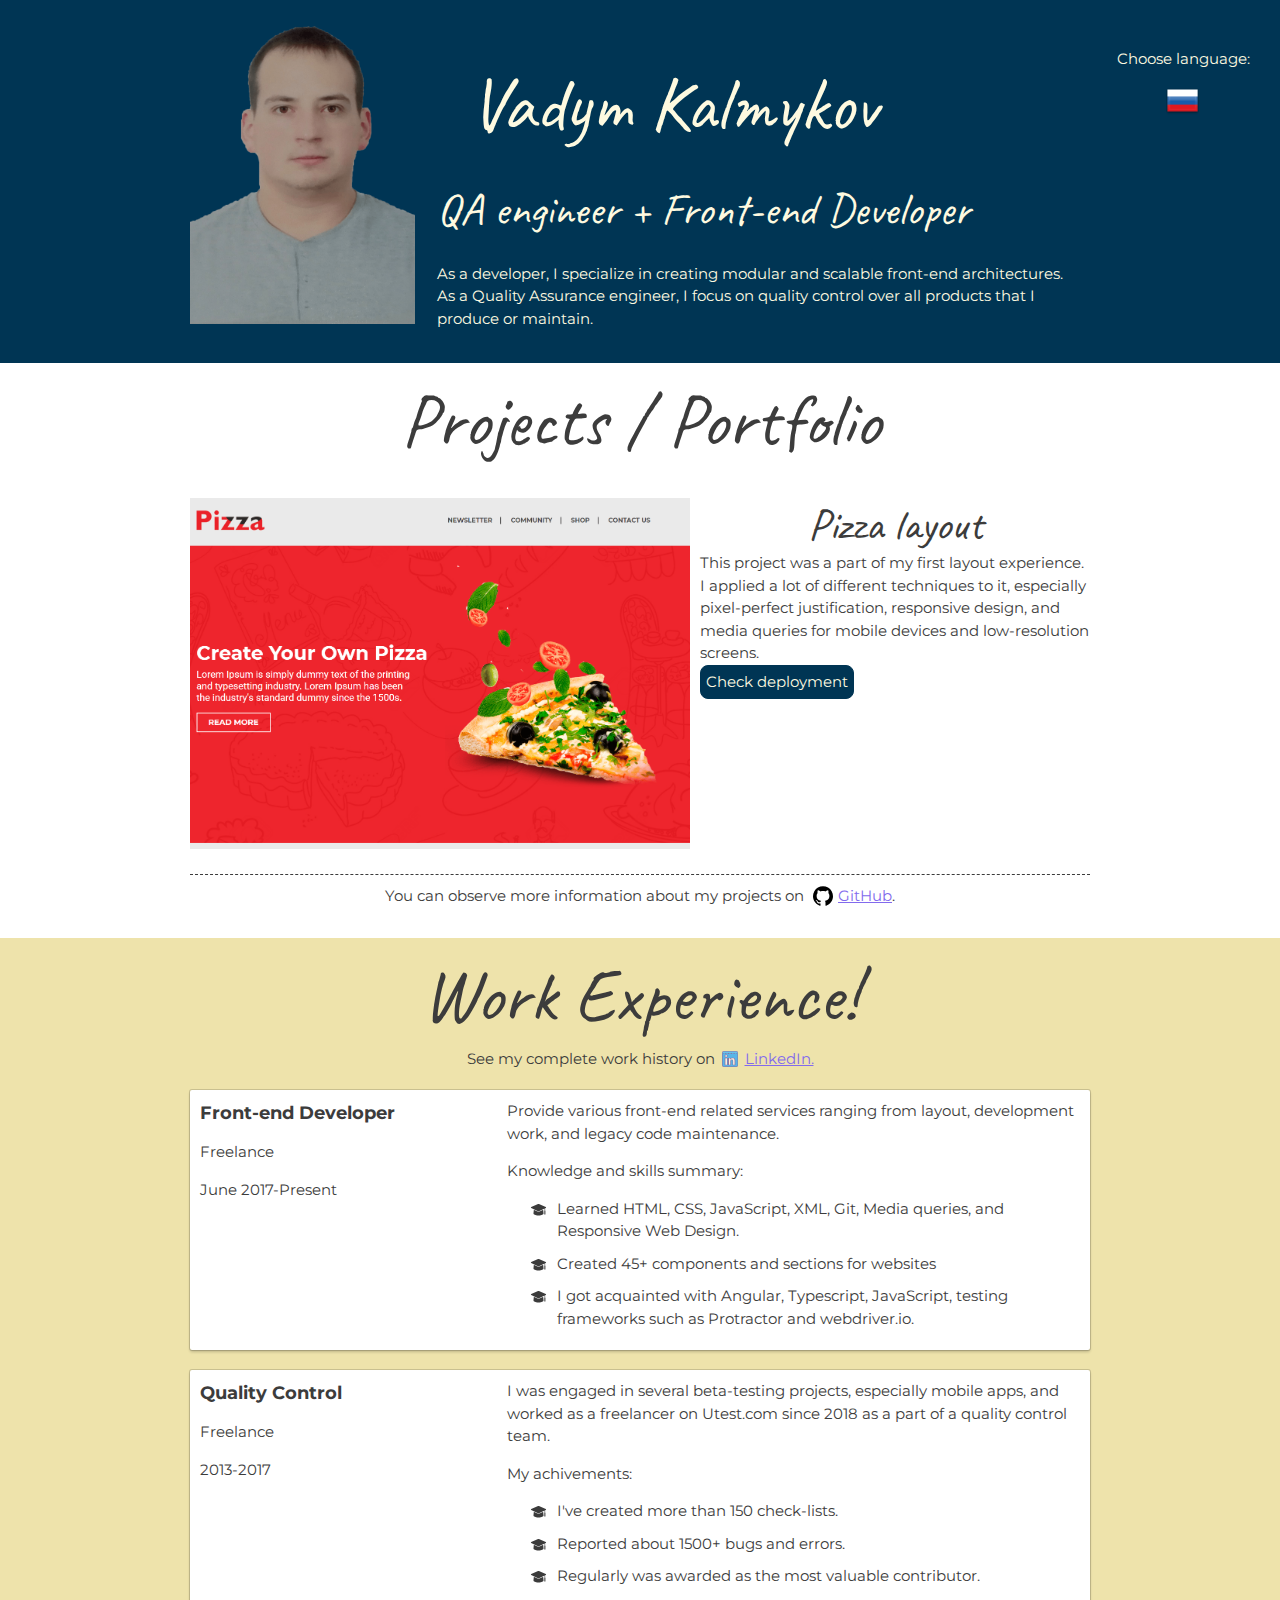
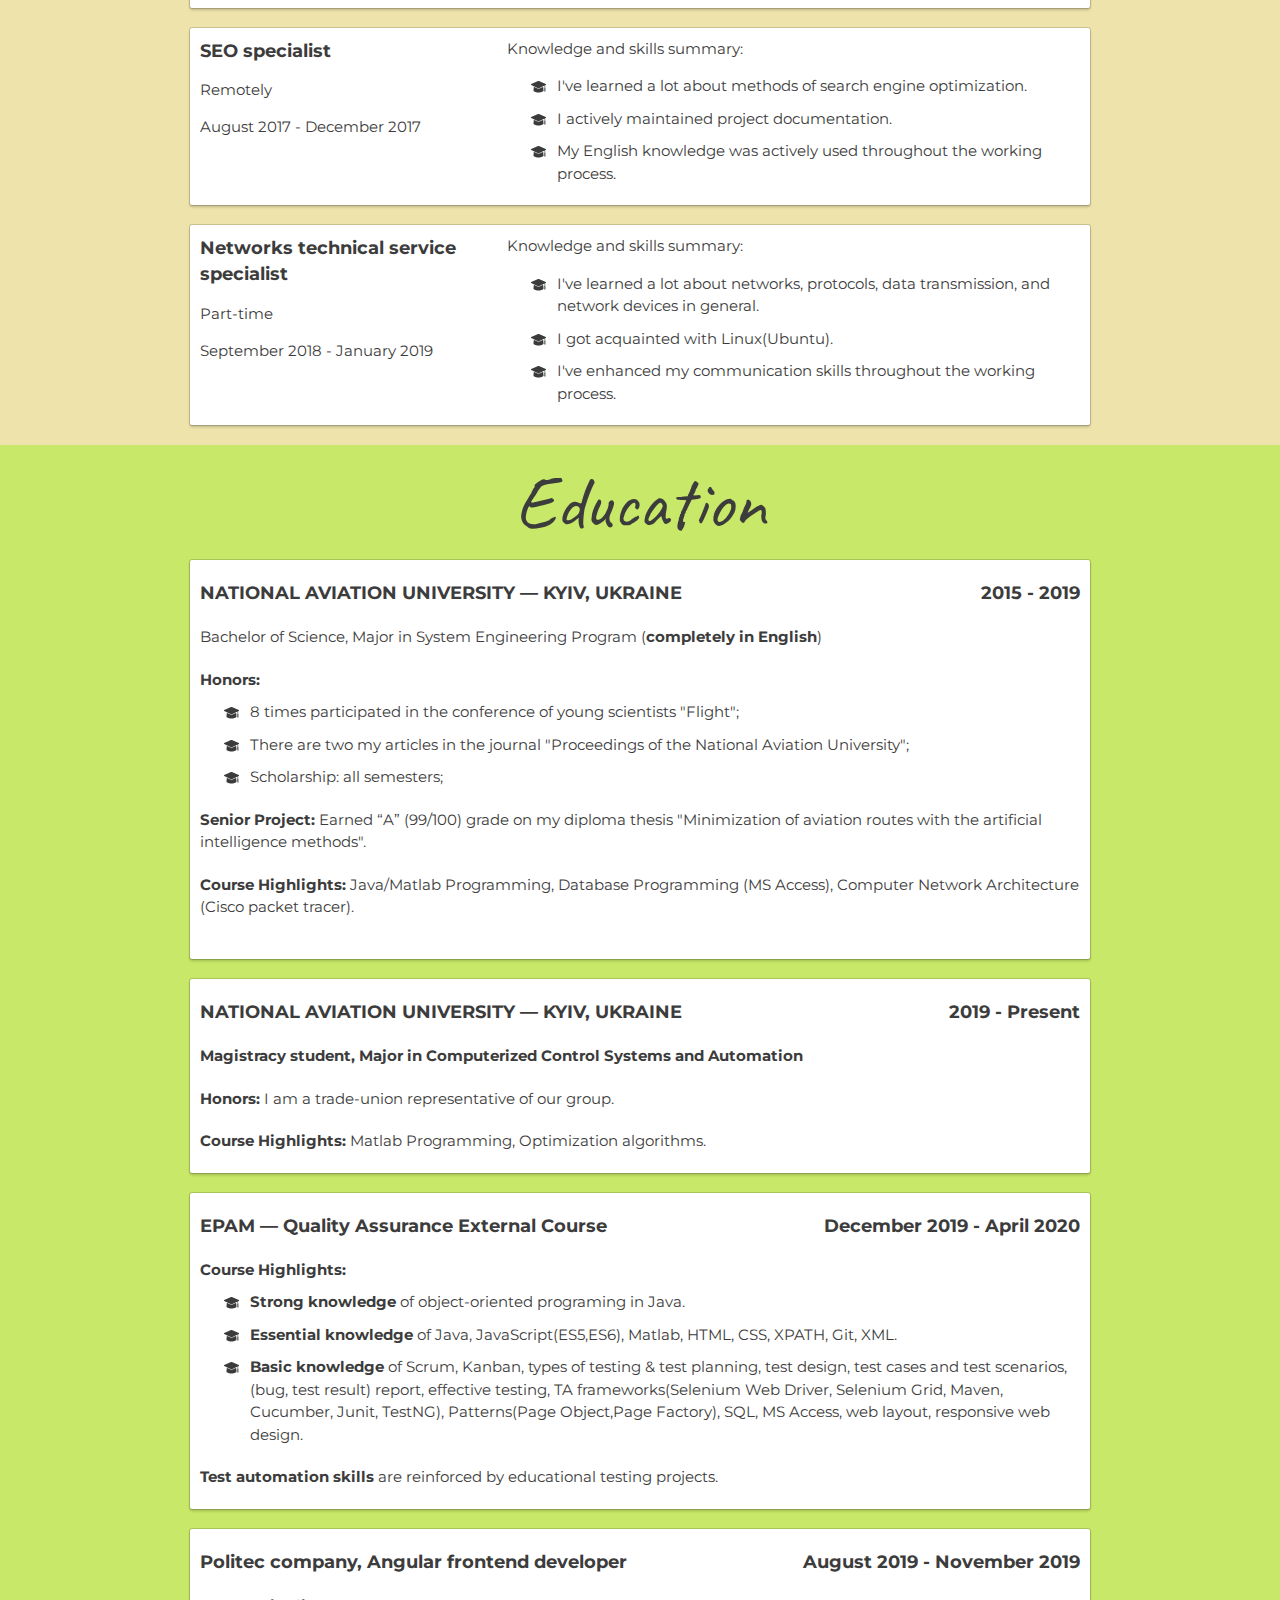
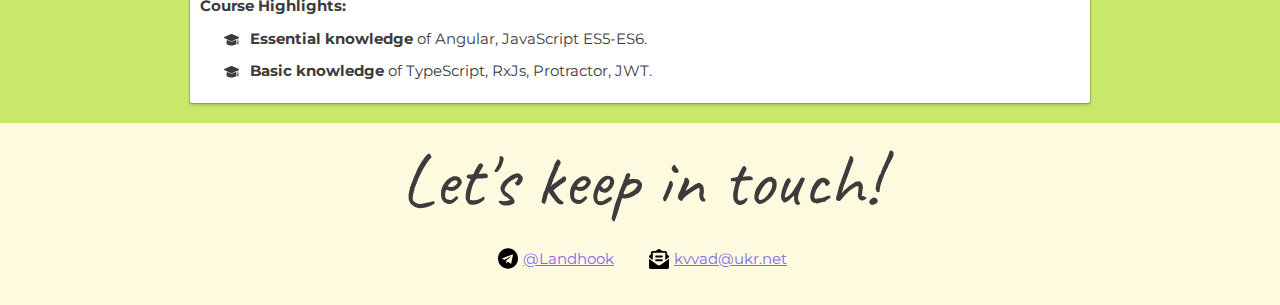
==== index.html @ dae9f6f8 "Russian localization added" ====
<!DOCTYPE html>
<html lang="en">

<head>
    <meta charset="UTF-8">
    <title>Vadym Kalmykov</title>
    <link href="https://fonts.googleapis.com/css?family=Caveat|Montserrat:400,600&display=swap" rel="stylesheet">
    <link rel="stylesheet" href="styles.css">
</head>

<body>
    <div class="container">
        <div class="wrapper">
            <main>
                <!-- *****************  About / Profile  ************************** -->
                <header>
                    <div class="lang">
                        <p>Choose language:</p>
                        <a href="ru/ru.html" class="flag"><img src="img/rus.png" alt="Russian"></a>
                    </div>
                    <div class="content-wrap">
                        <img src="img/kalmykov.png" alt="">
                        <div class="header-wrap">
                            <h1>Vadym Kalmykov</h1>
                            <h2>QA engineer + Front-end Developer</h2>
                            <p>As a developer, I specialize in creating modular and scalable front-end architectures. <br> As a Quality Assurance engineer, I focus on quality control over all products that I produce or maintain.</p>
                        </div>
                    </div>
                </header>
                <!-- ******************** PROJECTS / PORTFOLIO *********************** -->
                <section class="portfolio">
                    <div class="content-wrap">
                        <h1>Projects / Portfolio</h1>
                        <section class="project-item">
                            <img src="img/pizza-layout.png" alt="">
                            <h2>Pizza layout</h2>
                            <p>This project was a part of my first layout experience. I applied a lot of different techniques to it, especially pixel-perfect justification, responsive design, and media queries for mobile devices and low-resolution screens.</p>
                            <p><a class="btn" href="https://groomwall.github.io/pizza_layout/">Check deployment</a></p>
                        </section>
                        <p>You can observe more information about my projects on <a href="https://github.com/GroomWall/" class="hyperlink"><img class="logo" src="img/github.svg">GitHub</a>.</p>
                    </div>
                </section>
                <!-- ******************** Work Experience ******************** -->
                <section class="work">
                    <div class="content-wrap">
                        <h1>Work Experience!</h1>
                        <p>See my complete work history on<a href="https://www.linkedin.com/in/vadym-kalmykov-1a1b481a7/" class="hyperlink"><img class="logo" src="img/linkedin.png">LinkedIn.</a></p>
                        <section class="work-section shader">
                            <div class="job-details">
                                <h3>Front-end Developer</h3>
                                <p>Freelance</p>
                                <p>June 2017-Present</p>
                            </div>
                            <div class="job-summary">
                                <p> Provide various front-end related services ranging from layout, development work, and legacy code maintenance.</p>
                                <p>Knowledge and skills summary:</p>
                                <ul class="contributions">
                                    <li class="li-marker">Learned HTML, CSS, JavaScript, XML, Git, Media queries, and Responsive Web Design.</li>
                                    <li class="li-marker">Created 45+ components and sections for websites</li>
                                    <li class="li-marker">I got acquainted with Angular, Typescript, JavaScript, testing frameworks such as Protractor and webdriver.io.</li>
                                </ul>
                            </div>
                        </section>
                        <section class="work-section shader">
                            <div class="job-details">
                                <h3>Quality Control</h3>
                                <p>Freelance</p>
                                <p>2013-2017</p>
                            </div>
                            <div class="job-summary">
                                <p>I was engaged in several beta-testing projects, especially mobile apps, and worked as a freelancer on Utest.com since 2018 as a part of a quality control team.</p>
                                <p>My achivements:</p>
                                <ul class="contributions">
                                    <li class="li-marker">I've created more than 150 check-lists.</li>
                                    <li class="li-marker">Reported about 1500+ bugs and errors.</li>
                                    <li class="li-marker">Regularly was awarded as the most valuable contributor.</li>
                                </ul>
                            </div>
                        </section>
                        <section class="work-section shader">
                            <div class="job-details">
                                <h3>SEO specialist</h3>
                                <p>Remotely</p>
                                <p>August 2017 - December 2017</p>
                            </div>
                            <div class="job-summary">
                                <p>Knowledge and skills summary:</p>
                                <ul class="contributions">
                                    <li class="li-marker">I've learned a lot about methods of search engine optimization.</li>
                                    <li class="li-marker">I actively maintained project documentation.</li>
                                    <li class="li-marker">My English knowledge was actively used throughout the working process.</li>
                                </ul>
                            </div>
                        </section>
                        <section class="work-section shader">
                            <div class="job-details">
                                <h3>Networks technical service specialist</h3>
                                <p>Part-time</p>
                                <p>September 2018 - January 2019</p>
                            </div>
                            <div class="job-summary">
                                <p>Knowledge and skills summary:</p>
                                <ul class="contributions">
                                    <li class="li-marker">I've learned a lot about networks, protocols, data transmission, and network devices in general.</li>
                                    <li class="li-marker">I got acquainted with Linux(Ubuntu).</li>
                                    <li class="li-marker">I've enhanced my communication skills throughout the working process.</li>
                                </ul>
                            </div>
                        </section>
                </section>
                <!-- ******************** Education & CERTIFICATIONS ******************** -->
                <section class="education">
                    <div class="content-wrap">
                        <h1>Education</h1>
                        <section class="education-item shader">
                            <h3>NATIONAL AVIATION UNIVERSITY — KYIV, UKRAINE <span>2015 - 2019</span></h3>
                            <p>Bachelor of Science, Major in System Engineering Program (<b>completely in English</b>)</p>
                            <p><b>Honors:</b> </p>
                            <ul>
                                <li class="li-marker li-education">8 times participated in the conference of young scientists "Flight";</li>
                                <li class="li-marker li-education">There are two my articles in the journal "Proceedings of the National Aviation University";</li>
                                <li class="li-marker li-education">Scholarship: all semesters;</li>
                            </ul>
                            <p><b>Senior Project:</b> Earned “A” (99/100) grade on my diploma thesis "Minimization of aviation routes with the artificial
                                intelligence methods".</p>
                            <p><b>Course Highlights:</b> Java/Matlab Programming, Database Programming (MS Access), Computer Network Architecture
                                (Cisco packet tracer).</p>
                            </p>
                        </section>
                        <section class="education-item shader">
                            <h3>NATIONAL AVIATION UNIVERSITY — KYIV, UKRAINE <span>2019 - Present</span></h3>
                            <p><b>Magistracy student, Major in Computerized Control Systems and Automation</b></p>
                            <p><b>Honors:</b> I am a trade-union representative of our group.</p>
                            <p><b>Course Highlights:</b> Matlab Programming, Optimization algorithms.</p>
                        </section>
                        <section class="education-item shader">
                            <h3>EPAM — Quality Assurance External Course <span>December 2019 - April 2020</span></h3>
                            <p><b>Course Highlights:</b></p>
                            <ul>
                                <li class="li-marker li-education"><b>Strong knowledge</b> of object-oriented programing in Java.</li>
                                <li class="li-marker li-education"><b>Essential knowledge</b> of Java, JavaScript(ES5,ES6), Matlab, HTML, CSS, XPATH, Git, XML.</li>
                                <li class="li-marker li-education"><b>Basic knowledge</b> of Scrum, Kanban, types of testing & test planning, test design, test cases and test scenarios, (bug,
                                    test result) report, effective testing, TA frameworks(Selenium Web Driver, Selenium Grid, Maven, Cucumber, Junit,
                                    TestNG), Patterns(Page Object,Page Factory), SQL, MS Access, web layout, responsive web design.</li>
                            </ul>
                            <p><b>Test automation skills</b> are reinforced by educational testing projects.</p>
                        </section>
                        <section class="education-item shader">
                            <h3>Politec company, Angular frontend developer <span>August 2019 - November 2019</span></h3>
                            <p><b>Course Highlights:</b></p>
                            <ul>
                                <li class="li-marker li-education"><b>Essential knowledge</b> of Angular, JavaScript ES5-ES6.</li>
                                <li class="li-marker li-education"><b>Basic knowledge</b> of TypeScript, RxJs, Protractor, JWT.</li>
                            </ul>
                        </section>
                    </div>
                </section>
                <!-- ******************** Contact Info ******************** -->
                <footer class="contacts">
                    <div class="content-wrap">
                        <h1>Let's keep in touch!</h1>
                        <ul class="contact-list">
                            <li><a href="#" class="hyperlink link"><img class="logo" src="img/telegram.svg">@Landhook</a></li>
                            <li><a href="#" class="hyperlink link"><img class="logo" src="img/envelop.svg">kvvad@ukr.net</a></li>
                        </ul>
                    </div>
                </footer>
            </main>
        </div>
    </div>
</body>

</html>
---- styles.css ----
/* COLORS
#F5F5F5 
#3C3C3C 
#6CCFF6 
#FAFF70 
#00B2CA 
#FBD1A2
#FFB7FF
#826AED
*/


/*-------------------------Global Styles------------------------------*/

* {
    margin: 0;
    padding: 0;
    box-sizing: border-box;
}

/* ---------The Box Model Fix----------*/
*,
*:before,
*:after {
    box-sizing: inherit;
}

body {
    color: #3C3C3C;
    font-family: 'Montserrat', sans-serif;
    font-size: 15px;
    line-height: 1.5;
}

img {
    width: 500px;
}

h1 {
    font-size: 5em;
    line-height: 1;
}

h1,
h2 {
    font-family: 'Caveat', cursive;
    font-weight: 400;
    margin: 0;
}

h2 {
    font-size: 3em;
    line-height: 1.2;
}

ul {
    list-style: none;
}

.container {
    position: relative;
    background-color: wheat;
    height: 100%;
    width: 100%;
}

.hyperlink {
    color: #826AED;
}

.hyperlink:hover {
    text-decoration: none;
}

.content-wrap {
    width: 900px;
    margin: 0 auto;
    padding: 20px 0;
}

.shader {
    background: #fff;
    padding: 10px;
    margin-top: 20px;
    box-shadow: 0 0 0 1px rgba(0, 0, 0, .15), 0 2px 3px rgba(0, 0, 0, .2);
    transition: box-shadow 83ms;
    border-radius: 2px;
}

.li-marker {
    margin-bottom: 10px;
}

.li-marker:before {
    background-image: url(img/grad-hat.svg);
    background-size: 17px 17px;
    background-repeat: no-repeat;
    display: inline-block;
    width: 17px;
    height: 17px;
    margin: 0 10px -5px -27px;
    content: "";
}

/*-------------------------Profile------------------------------*/
header {
    background: #003554;
    color: #fefae0;
}

header img {
    width: 25%;
    margin-right: 2%;
}

header p,
header h1,
header h2 {
    padding: 13px 0;
}

.header-wrap {
    width: 70%;
    display: inline-block;
}

.header-wrap h1 {
    margin-left: -25%;
}

.lang {
    display: inline-block;
    padding: 35px 30px 0 0;
    float: right;
    text-align: center;
}

.flag{
    padding: 40px;
}
/*-------------------------Projects------------------------------*/
.portfolio {
    background: #ffffff;
}

.portfolio .btn {
    color: #fefae0;
    border: 1px solid #003554;
    background: #003554;
    padding: 5px;
    text-decoration: none;
    border-radius: 8px;
    transition: color 0.5s, background 0.5s;
    display: inline-block;
}

.portfolio .btn:hover {
    background: none;
    color: #003554;
    /*background: rgba(0,53,84, 0.6);*/
}

.project-item {
    overflow: hidden;
    border-bottom: 1px dashed #3C3C3C;
    padding: 25px 0;
}

.project-item img {
    float: left;
    margin-right: 10px;
}

.project-item h2 {
    text-align: center;
}

.content-wrap h1 {
    text-align: center;
    margin-bottom: 15px;
}

.content-wrap>p {
    margin: 10px 0;
    text-align: center;
}


/*-------------------------Work Experience------------------------------*/

.work {
    background: #EEE3AB;
}

.work h2 {
    text-align: center;
}

.work h3 {
    margin-bottom: 15px;
}

.work-section {
    display: grid;
    grid-template-columns: 1fr 2fr;
    column-gap: 20px;
}

.work-section p {
    margin-bottom: 15px;
}

.contributions {
    margin-left: 50px;
}

/*-------------------------Education------------------------------*/
.education {
    background: #C7E868;
}

.li-education {
    margin-left: 50px;
}

.education h2 {
    text-align: center;
}

.education-item p,
.education-item h3 {
    padding: 10px 0;
}

.education-item span {
    float: right;
}


/*-------------------------Contact Info------------------------------*/
.contacts {
    background: #fefae0;
}

.contacts h1 {
    color: #3C3C3C;
}

.logo {
    display: inline-block;
    margin-bottom: -5px;
    width: 20px;
    padding: 0 5px;
}

.contact-list {
    list-style-type: none;
    padding: 0;
    display: flex;
    justify-content: center;
}

.link {
    padding: 15px;
    display: inline-block;
}
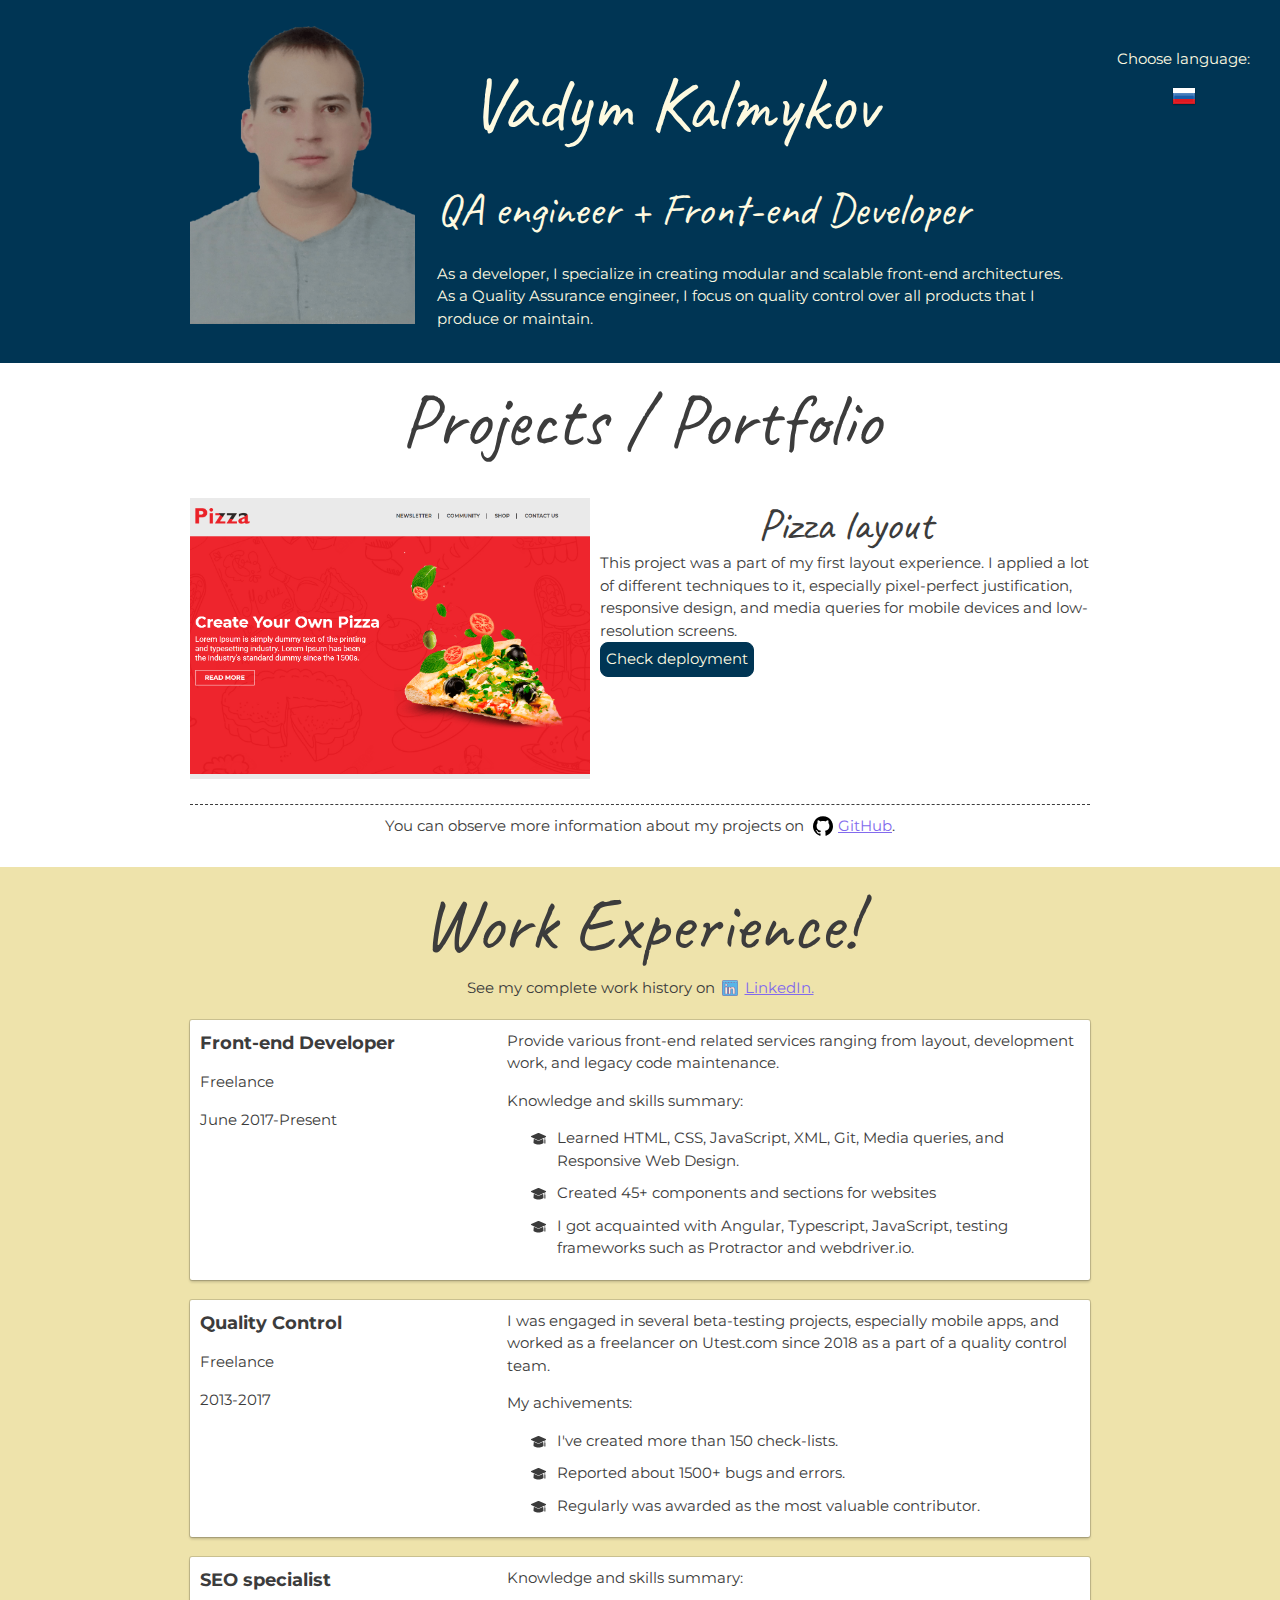
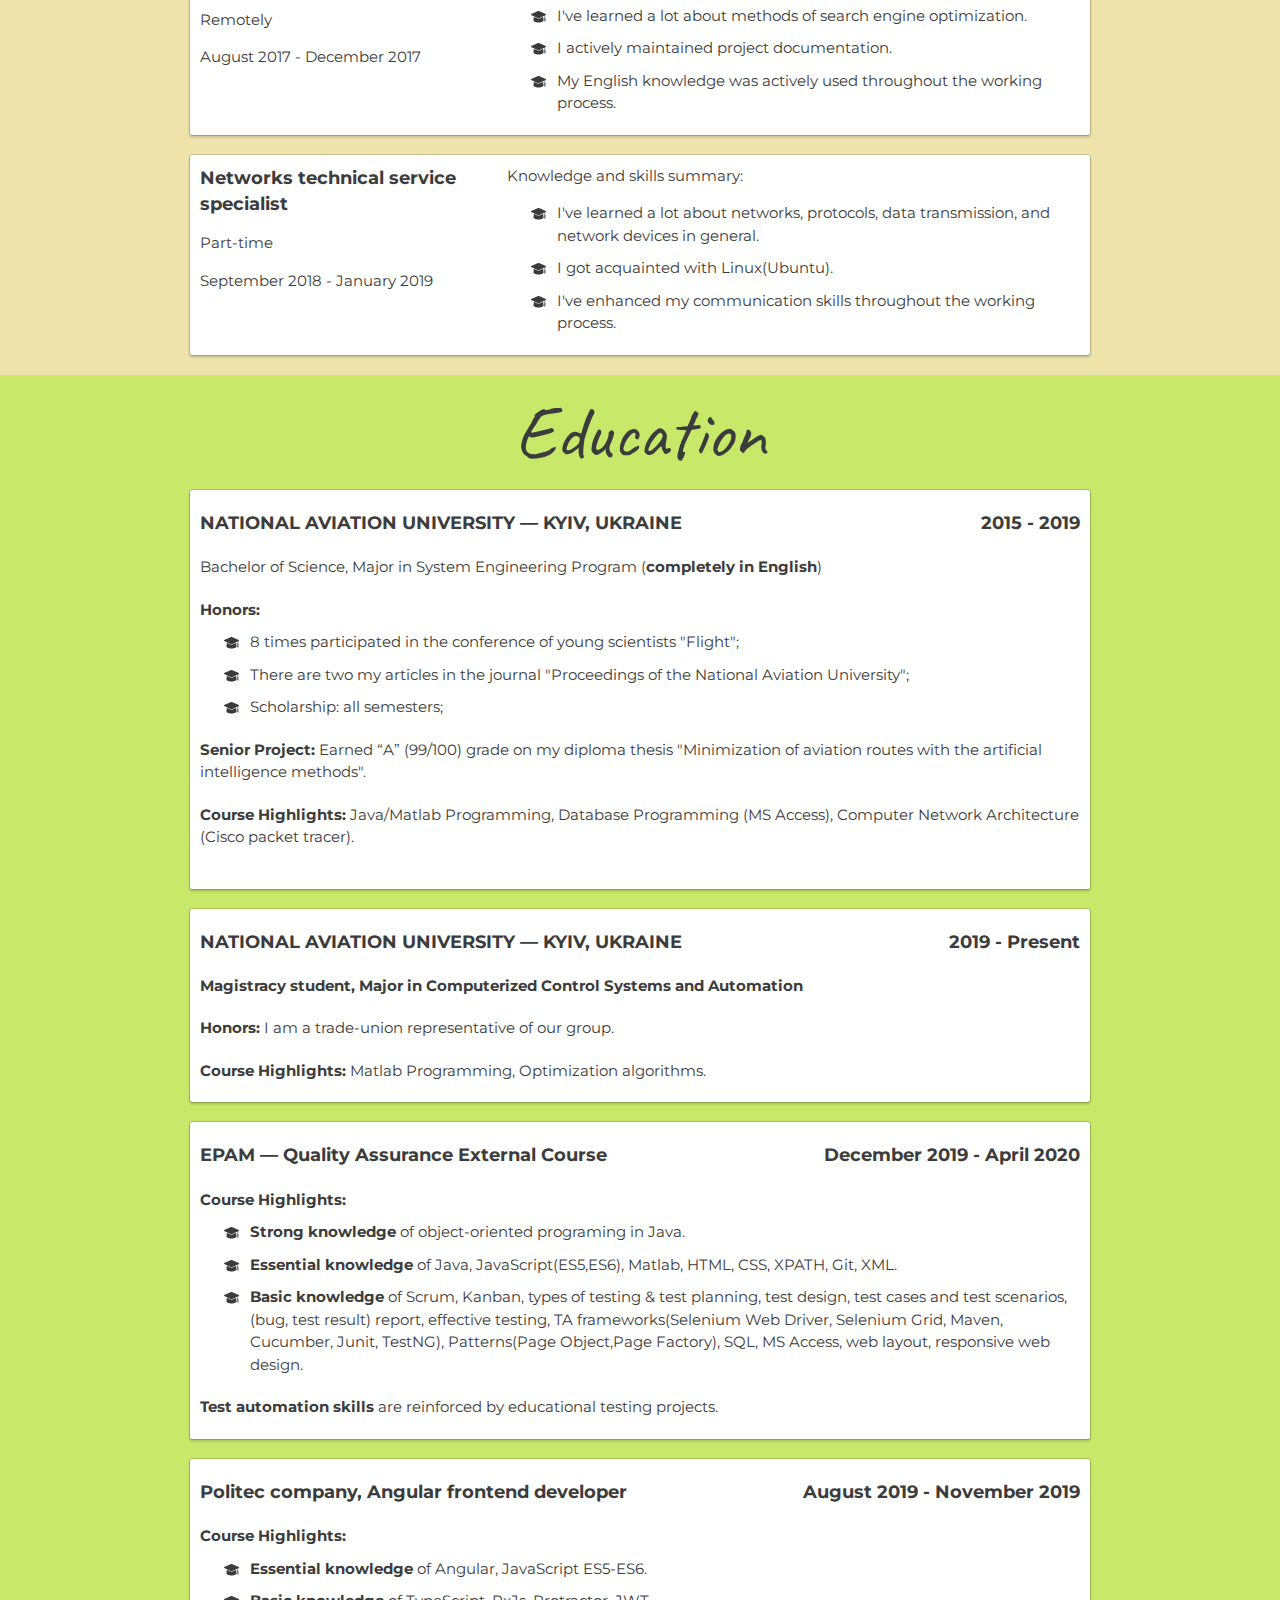
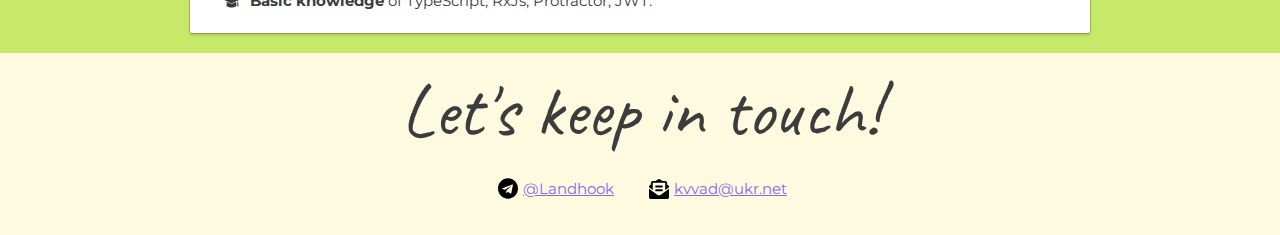
==== commit 58967425: "hot fixes" ====
--- a/index.html
+++ b/index.html
@@ -19,7 +19,7 @@
                         <a href="ru/ru.html" class="flag"><img src="img/rus.png" alt="Russian"></a>
                     </div>
                     <div class="content-wrap">
-                        <img src="img/kalmykov.png" alt="">
+                        <img src="img/kalmykov.png" id="profile-pic">
                         <div class="header-wrap">
                             <h1>Vadym Kalmykov</h1>
                             <h2>QA engineer + Front-end Developer</h2>
@@ -32,7 +32,7 @@
                     <div class="content-wrap">
                         <h1>Projects / Portfolio</h1>
                         <section class="project-item">
-                            <img src="img/pizza-layout.png" alt="">
+                            <img src="img/pizza-layout.png" id="pizza">
                             <h2>Pizza layout</h2>
                             <p>This project was a part of my first layout experience. I applied a lot of different techniques to it, especially pixel-perfect justification, responsive design, and media queries for mobile devices and low-resolution screens.</p>
                             <p><a class="btn" href="https://groomwall.github.io/pizza_layout/">Check deployment</a></p>
--- a/styles.css
+++ b/styles.css
@@ -32,10 +32,6 @@
     line-height: 1.5;
 }
 
-img {
-    width: 500px;
-}
-
 h1 {
     font-size: 5em;
     line-height: 1;
@@ -108,7 +104,7 @@
     color: #fefae0;
 }
 
-header img {
+#profile-pic {
     width: 25%;
     margin-right: 2%;
 }
@@ -143,6 +139,9 @@
     background: #ffffff;
 }
 
+#pizza {
+    width: 400px;
+}
 .portfolio .btn {
     color: #fefae0;
     border: 1px solid #003554;
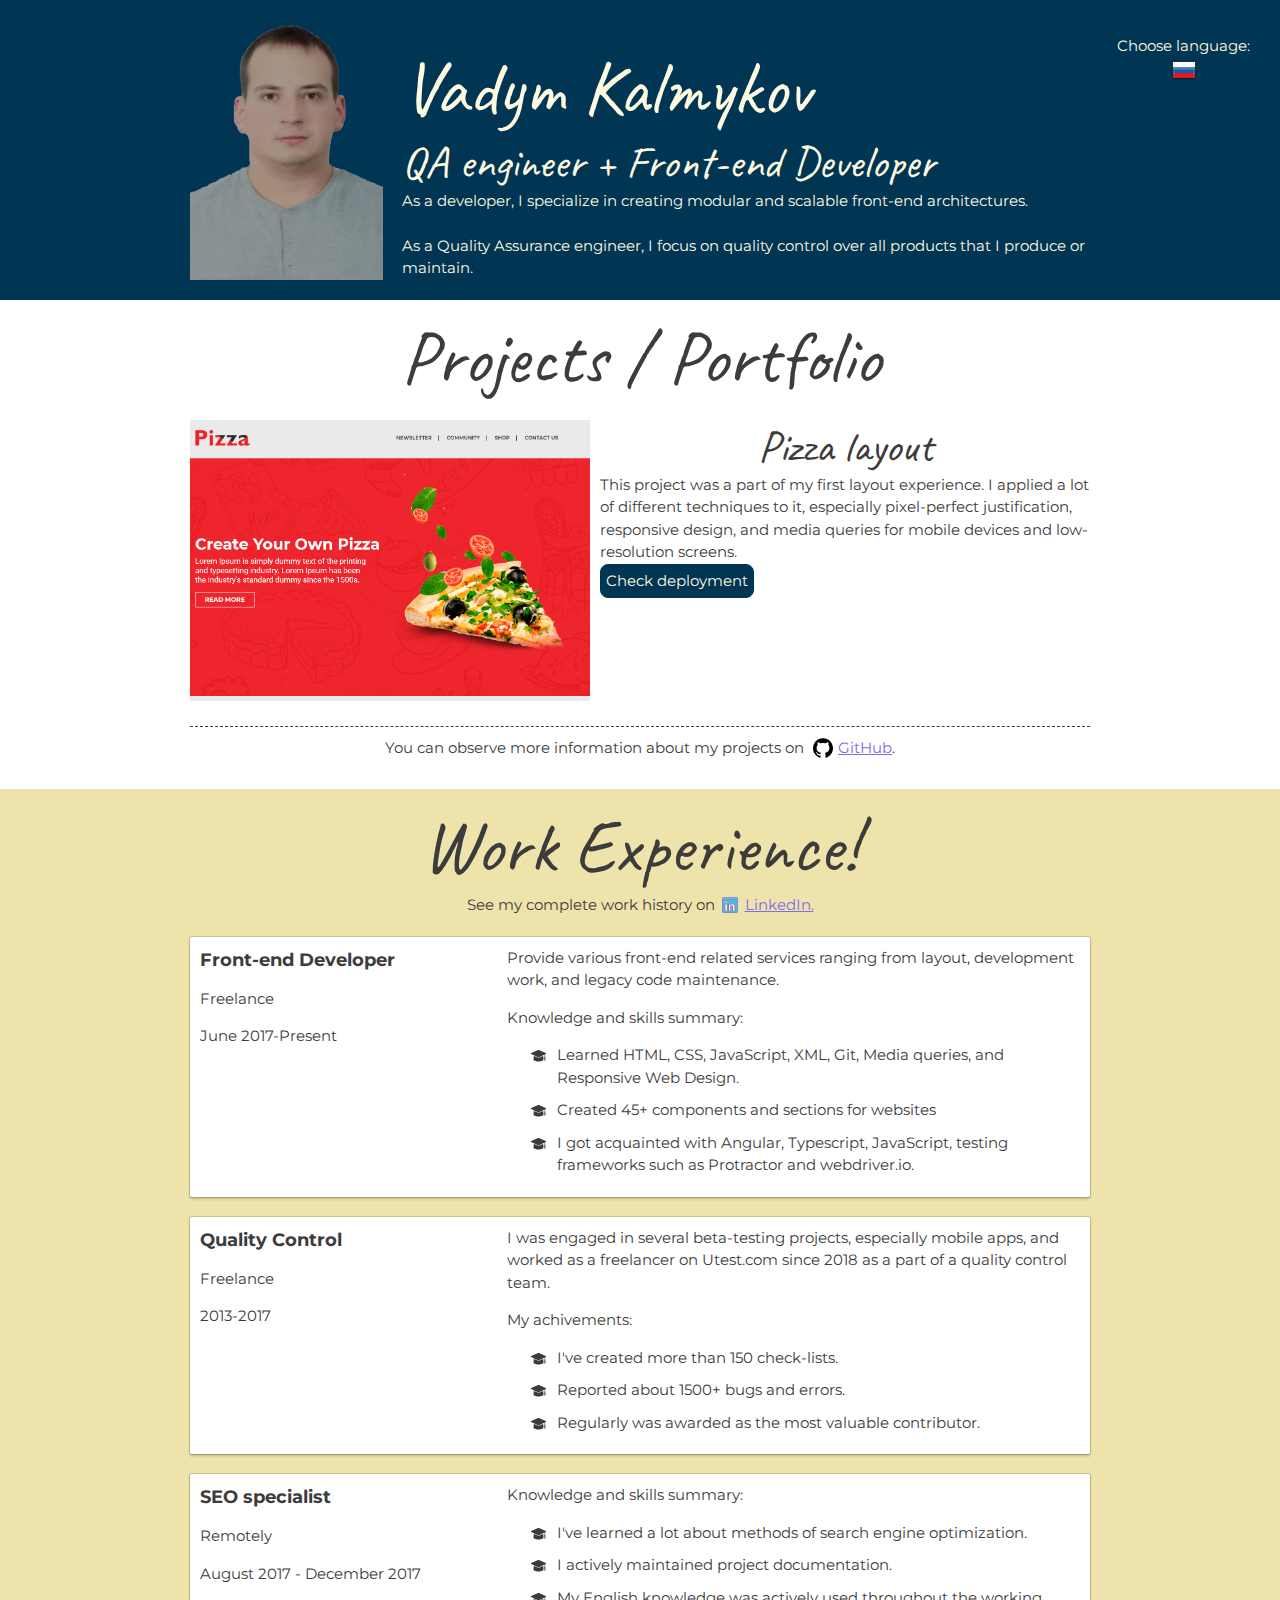
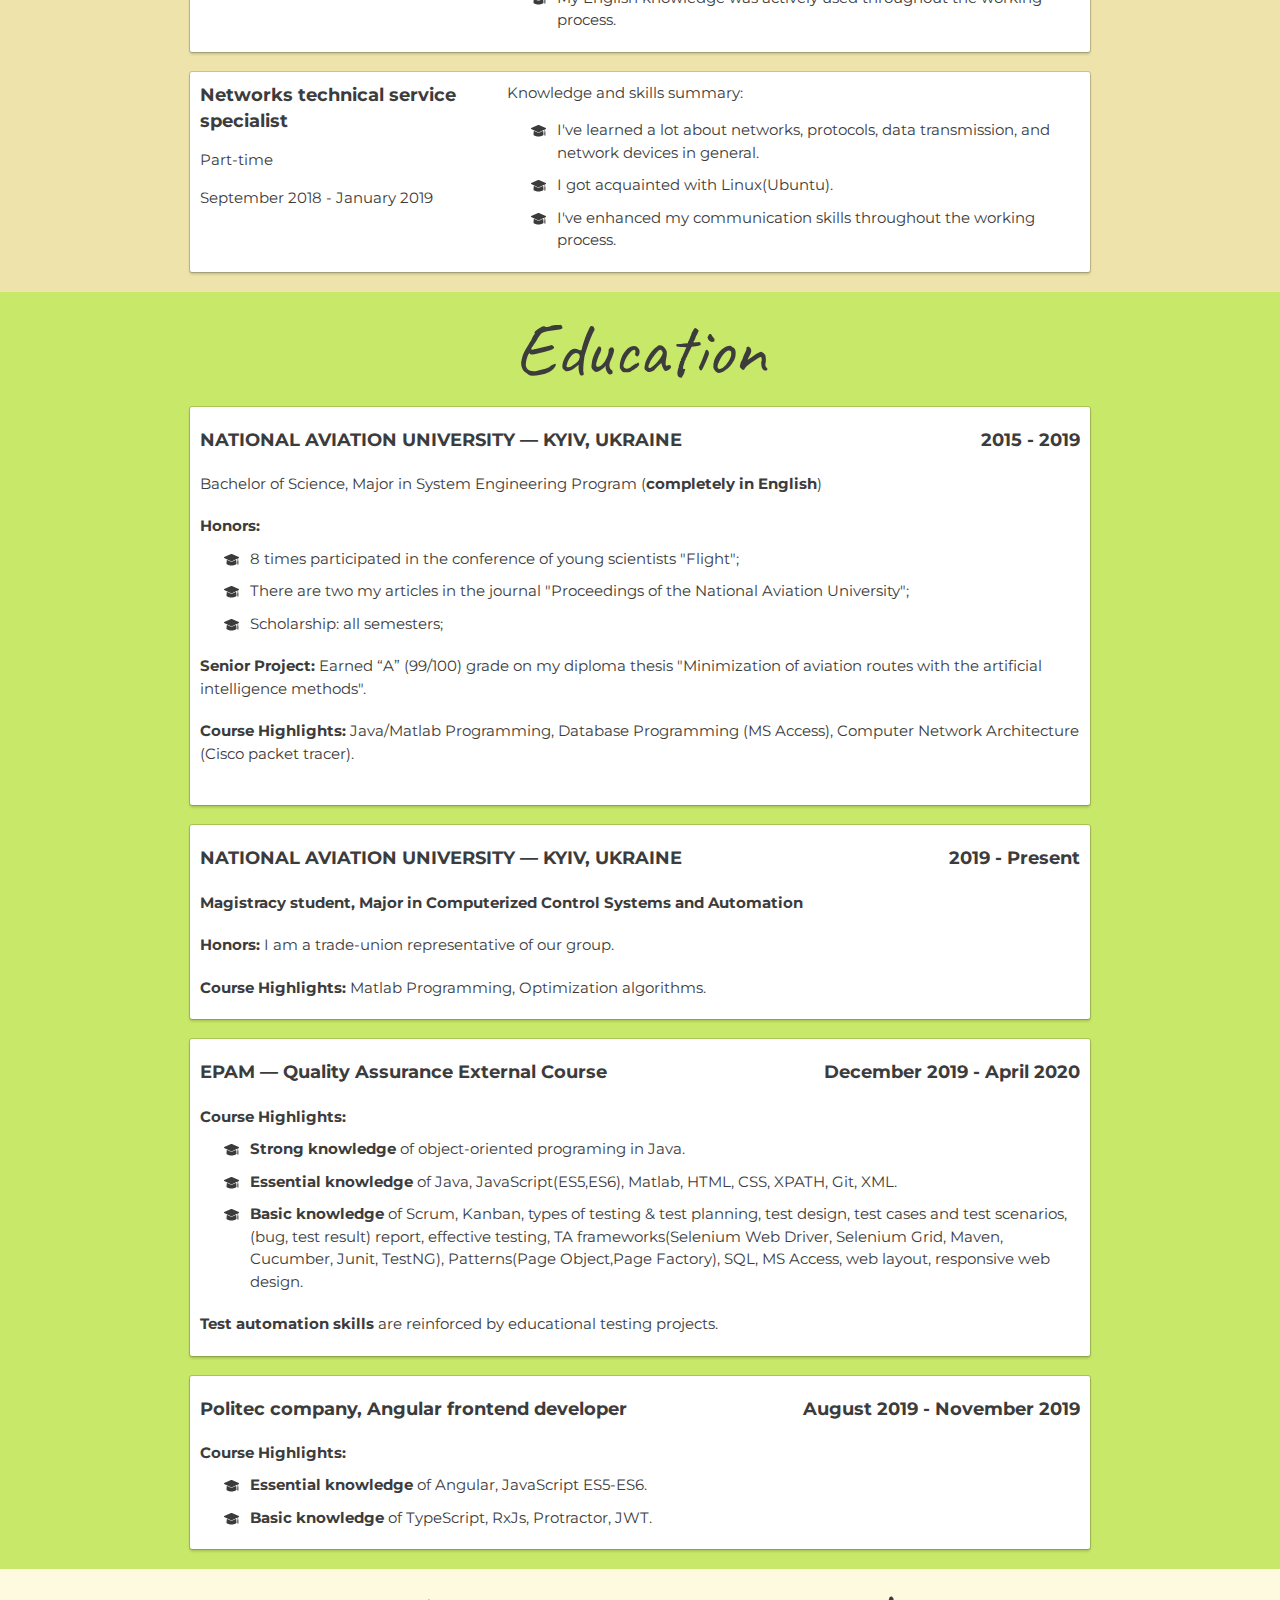
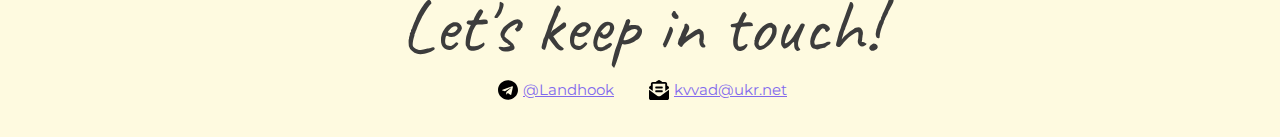
==== commit 15d7fb0d: "Header refactoring" ====
--- a/index.html
+++ b/index.html
@@ -18,12 +18,12 @@
                         <p>Choose language:</p>
                         <a href="ru/ru.html" class="flag"><img src="img/rus.png" alt="Russian"></a>
                     </div>
-                    <div class="content-wrap">
+                    <div class="content-wrap content-header">
                         <img src="img/kalmykov.png" id="profile-pic">
                         <div class="header-wrap">
                             <h1>Vadym Kalmykov</h1>
                             <h2>QA engineer + Front-end Developer</h2>
-                            <p>As a developer, I specialize in creating modular and scalable front-end architectures. <br> As a Quality Assurance engineer, I focus on quality control over all products that I produce or maintain.</p>
+                            <p>As a developer, I specialize in creating modular and scalable front-end architectures. <br><br> As a Quality Assurance engineer, I focus on quality control over all products that I produce or maintain.</p>
                         </div>
                     </div>
                 </header>
--- a/styles.css
+++ b/styles.css
@@ -74,6 +74,10 @@
     padding: 20px 0;
 }
 
+.content-wrap h1 {
+    text-align: center;
+}
+
 .shader {
     background: #fff;
     padding: 10px;
@@ -105,35 +109,37 @@
 }
 
 #profile-pic {
-    width: 25%;
-    margin-right: 2%;
-}
-
-header p,
+    max-width: 112%;
+}
+
 header h1,
 header h2 {
-    padding: 13px 0;
-}
-
-.header-wrap {
-    width: 70%;
-    display: inline-block;
-}
-
-.header-wrap h1 {
-    margin-left: -25%;
+    padding: 10px 10px 0 0;
+}
+
+.header-wrap h1{
+    text-align: left;
 }
 
 .lang {
-    display: inline-block;
+    position: absolute;
     padding: 35px 30px 0 0;
-    float: right;
-    text-align: center;
-}
-
-.flag{
+    right: 0;
+    text-align: center;
+}
+
+.flag {
     padding: 40px;
 }
+
+.content-wrap.content-header {
+    display: grid;
+    width: 900px;
+    grid-template-columns: 1fr 4fr;
+    column-gap: 40px;
+    align-items: end;
+}
+
 /*-------------------------Projects------------------------------*/
 .portfolio {
     background: #ffffff;
@@ -142,6 +148,7 @@
 #pizza {
     width: 400px;
 }
+
 .portfolio .btn {
     color: #fefae0;
     border: 1px solid #003554;
@@ -174,10 +181,6 @@
     text-align: center;
 }
 
-.content-wrap h1 {
-    text-align: center;
-    margin-bottom: 15px;
-}
 
 .content-wrap>p {
     margin: 10px 0;
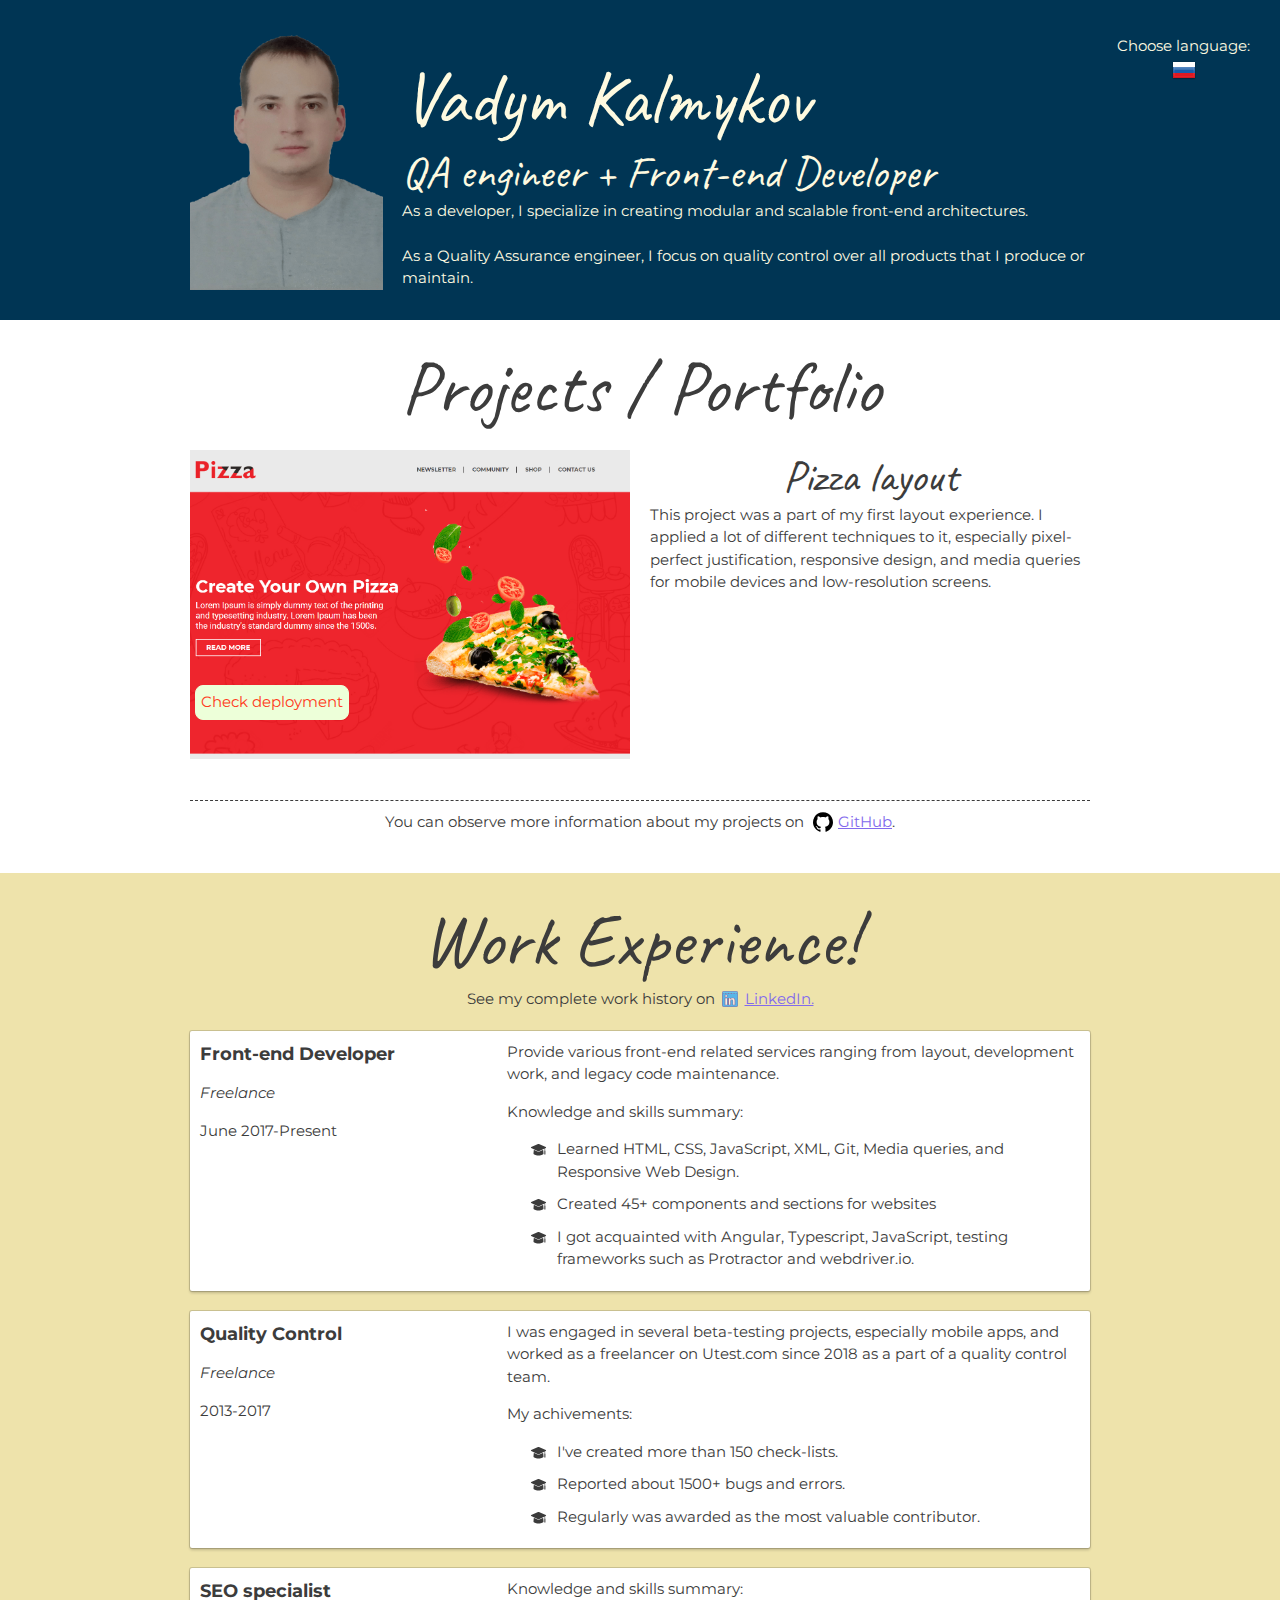
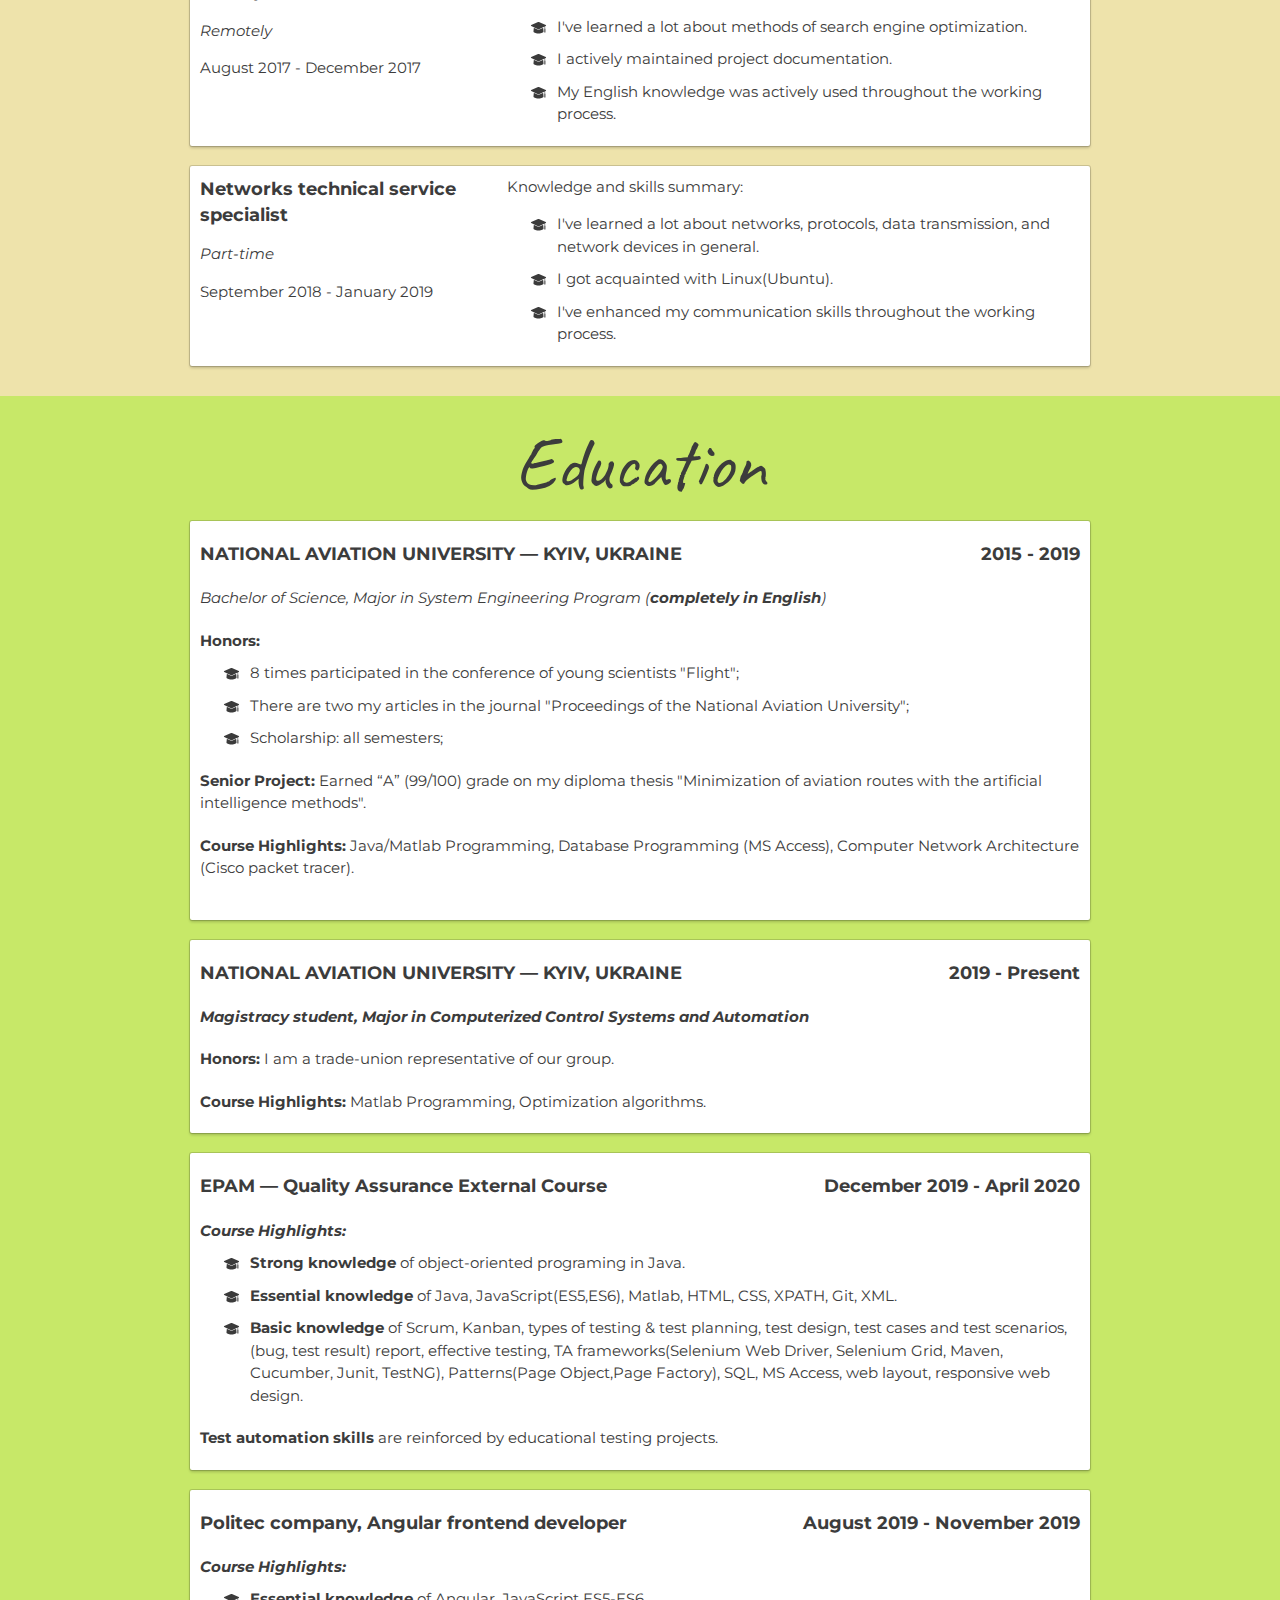
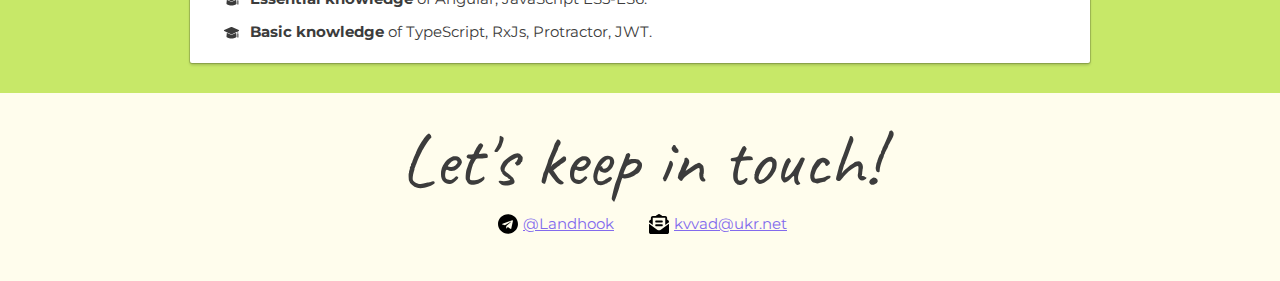
==== commit adde42fd: "portfolio section refactoring" ====
--- a/index.html
+++ b/index.html
@@ -32,10 +32,14 @@
                     <div class="content-wrap">
                         <h1>Projects / Portfolio</h1>
                         <section class="project-item">
-                            <img src="img/pizza-layout.png" id="pizza">
-                            <h2>Pizza layout</h2>
-                            <p>This project was a part of my first layout experience. I applied a lot of different techniques to it, especially pixel-perfect justification, responsive design, and media queries for mobile devices and low-resolution screens.</p>
-                            <p><a class="btn" href="https://groomwall.github.io/pizza_layout/">Check deployment</a></p>
+                            <div class="project-image">
+                                <img src="img/pizza-layout.png" id="pizza">
+                                <a class="btn" href="https://groomwall.github.io/pizza_layout/">Check deployment</a>
+                            </div>
+                            <div class="project-description">
+                                <h2>Pizza layout</h2>
+                                <p>This project was a part of my first layout experience. I applied a lot of different techniques to it, especially pixel-perfect justification, responsive design, and media queries for mobile devices and low-resolution screens.</p>
+                            </div>
                         </section>
                         <p>You can observe more information about my projects on <a href="https://github.com/GroomWall/" class="hyperlink"><img class="logo" src="img/github.svg">GitHub</a>.</p>
                     </div>
--- a/styles.css
+++ b/styles.css
@@ -49,6 +49,11 @@
     line-height: 1.2;
 }
 
+h3 + p {
+    font-style: italic;
+}
+
+
 ul {
     list-style: none;
 }
@@ -71,7 +76,7 @@
 .content-wrap {
     width: 900px;
     margin: 0 auto;
-    padding: 20px 0;
+    padding: 30px 0;
 }
 
 .content-wrap h1 {
@@ -145,35 +150,36 @@
     background: #ffffff;
 }
 
-#pizza {
-    width: 400px;
-}
-
 .portfolio .btn {
-    color: #fefae0;
-    border: 1px solid #003554;
-    background: #003554;
+    color: #FF3A20;
+    border: 1px solid #EDFFD9;
+    background: #EDFFD9;
     padding: 5px;
     text-decoration: none;
     border-radius: 8px;
     transition: color 0.5s, background 0.5s;
-    display: inline-block;
+    display: inline-flex;
+    position: relative;
+    left: 5px;
+    bottom: 80px;
 }
 
 .portfolio .btn:hover {
     background: none;
-    color: #003554;
-    /*background: rgba(0,53,84, 0.6);*/
+    color: #EDFFD9;
 }
 
 .project-item {
     overflow: hidden;
+    display: grid;
+    grid-template-columns:1fr 1fr;
+    grid-gap: 20px;
     border-bottom: 1px dashed #3C3C3C;
-    padding: 25px 0;
+    padding: 25px 0 0 0;
 }
 
 .project-item img {
-    float: left;
+    width: 100%;
     margin-right: 10px;
 }
 
@@ -241,7 +247,7 @@
 
 /*-------------------------Contact Info------------------------------*/
 .contacts {
-    background: #fefae0;
+    background: #FFFDED;
 }
 
 .contacts h1 {
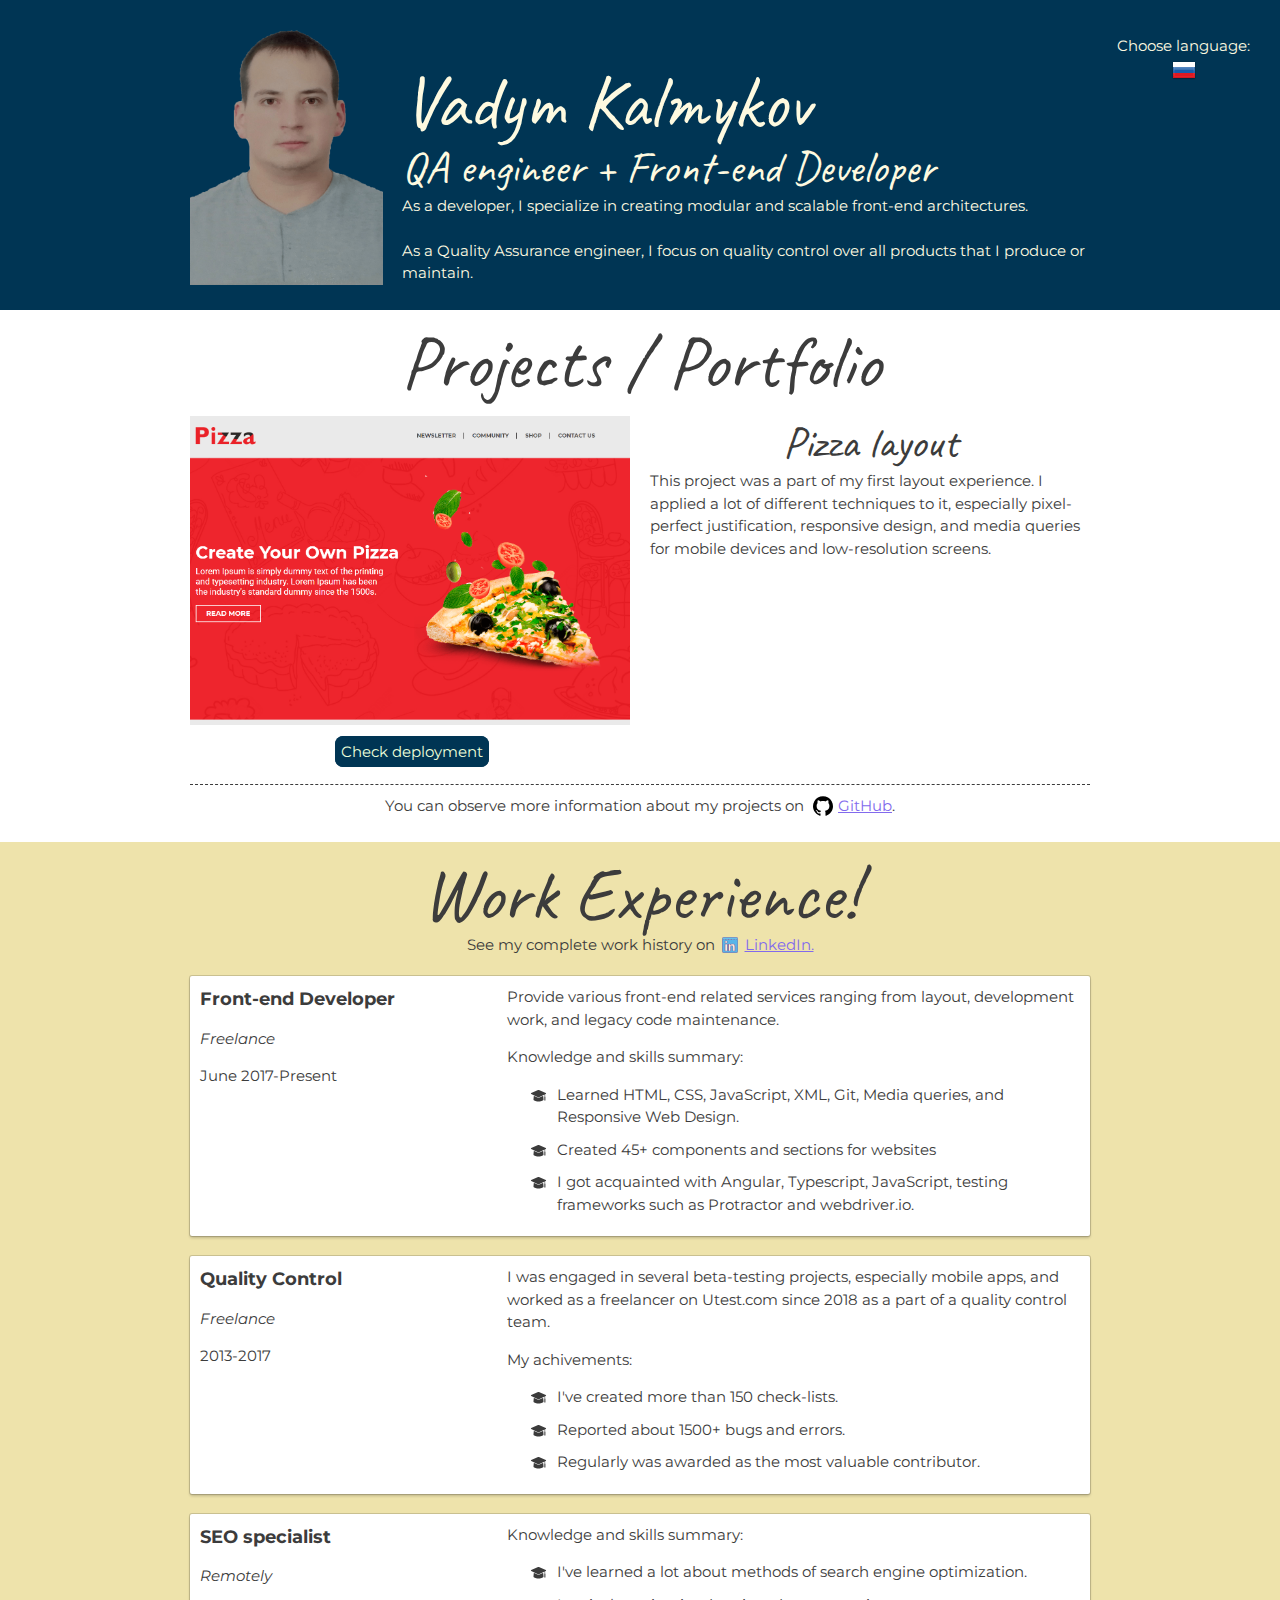
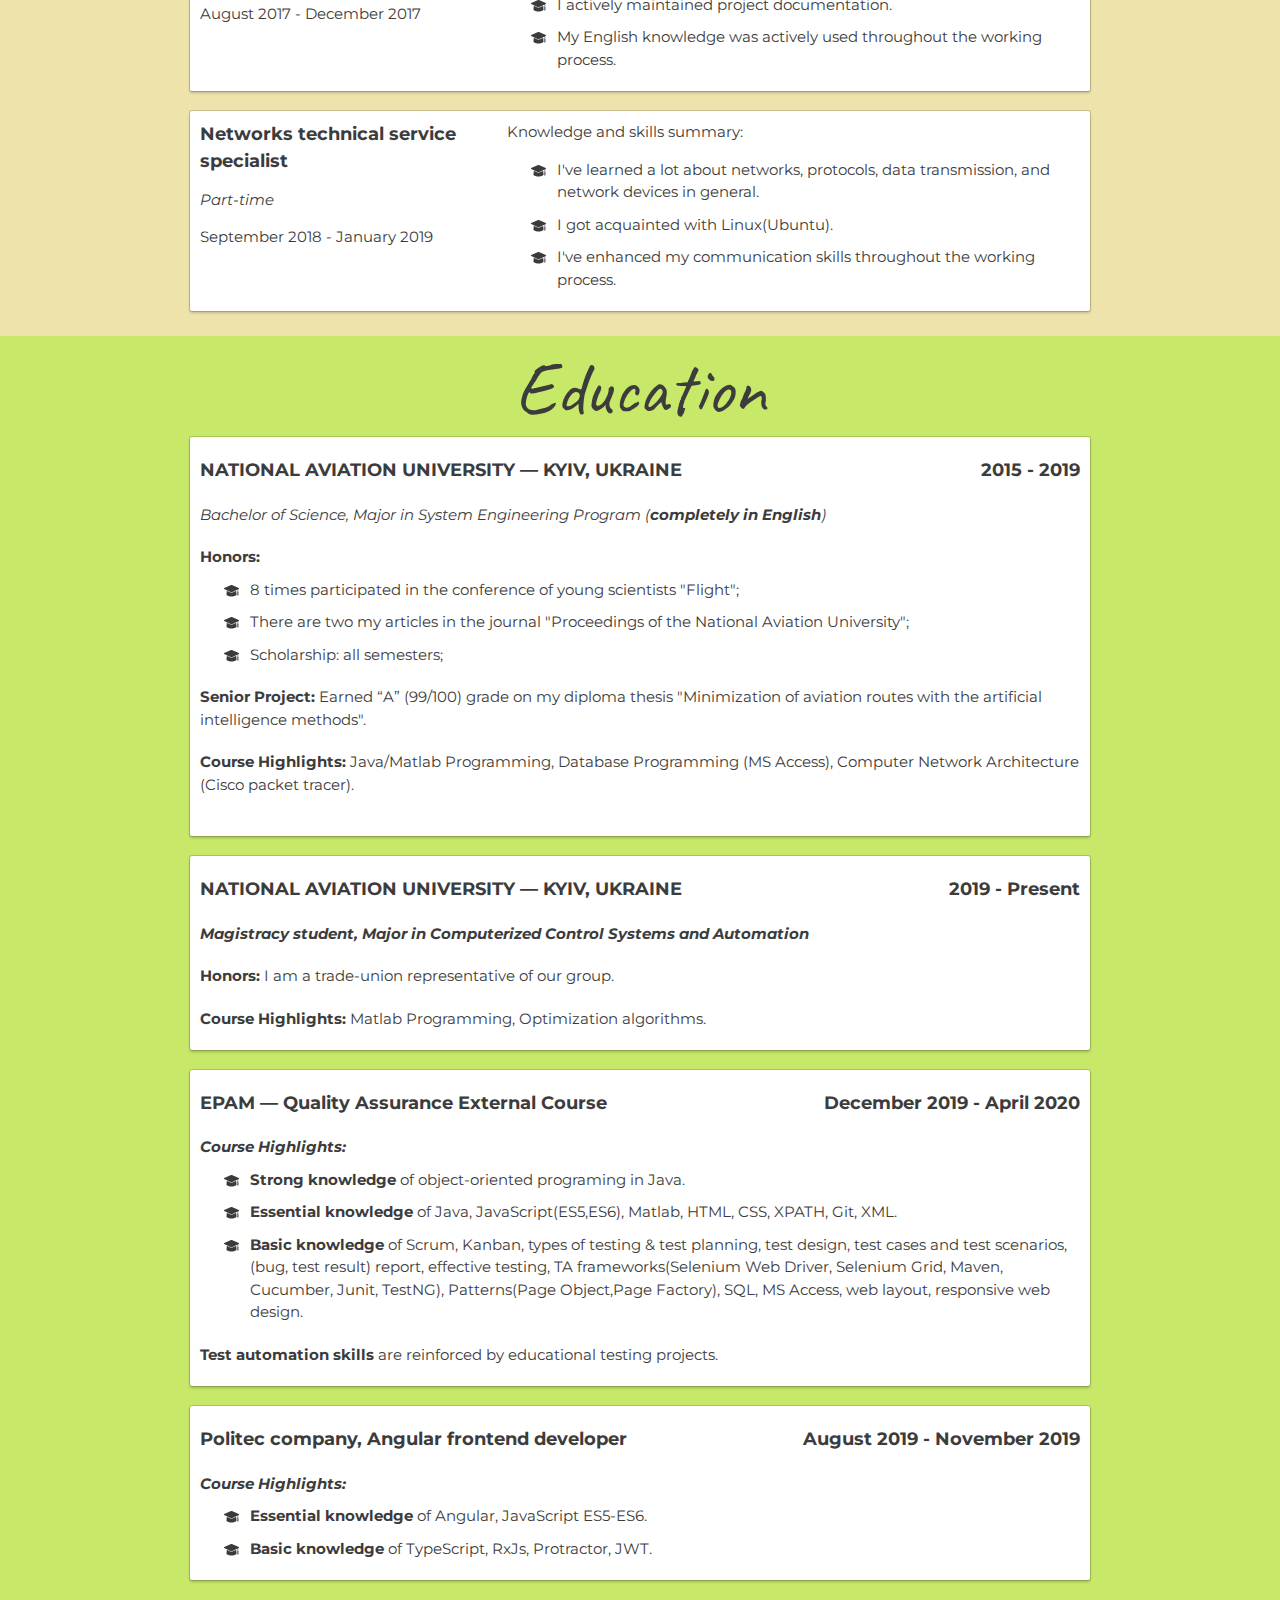
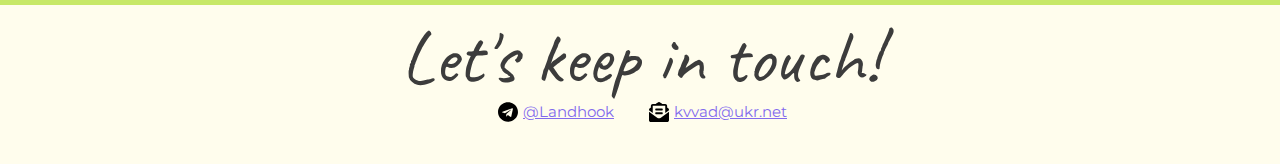
==== commit a66ffc5a: "Appearance enhancements" ====
--- a/index.html
+++ b/index.html
@@ -34,7 +34,9 @@
                         <section class="project-item">
                             <div class="project-image">
                                 <img src="img/pizza-layout.png" id="pizza">
-                                <a class="btn" href="https://groomwall.github.io/pizza_layout/">Check deployment</a>
+                                <div class="div">
+                                    <a class="btn" href="https://groomwall.github.io/pizza_layout/">Check deployment</a>
+                                </div>
                             </div>
                             <div class="project-description">
                                 <h2>Pizza layout</h2>
--- a/styles.css
+++ b/styles.css
@@ -34,7 +34,7 @@
 
 h1 {
     font-size: 5em;
-    line-height: 1;
+    line-height: 0.75;
 }
 
 h1,
@@ -76,10 +76,23 @@
 .content-wrap {
     width: 900px;
     margin: 0 auto;
-    padding: 30px 0;
+    padding: 25px 0;
 }
 
 .content-wrap h1 {
+    text-align: center;
+}
+
+.content-wrap.content-header {
+    display: grid;
+    width: 900px;
+    grid-template-columns: 1fr 4fr;
+    column-gap: 40px;
+    align-items: end;
+}
+
+.content-wrap > p {
+    margin: 10px 0 0 0;
     text-align: center;
 }
 
@@ -137,13 +150,7 @@
     padding: 40px;
 }
 
-.content-wrap.content-header {
-    display: grid;
-    width: 900px;
-    grid-template-columns: 1fr 4fr;
-    column-gap: 40px;
-    align-items: end;
-}
+
 
 /*-------------------------Projects------------------------------*/
 .portfolio {
@@ -151,22 +158,21 @@
 }
 
 .portfolio .btn {
-    color: #FF3A20;
-    border: 1px solid #EDFFD9;
-    background: #EDFFD9;
+    color: #EDFFD9;
+    border: 1px solid #003554;
+    background: #003554;
     padding: 5px;
     text-decoration: none;
     border-radius: 8px;
     transition: color 0.5s, background 0.5s;
-    display: inline-flex;
     position: relative;
-    left: 5px;
-    bottom: 80px;
+    margin-top: 10px;
+    left: 33%;
 }
 
 .portfolio .btn:hover {
     background: none;
-    color: #EDFFD9;
+    color: #003554;
 }
 
 .project-item {
@@ -175,24 +181,18 @@
     grid-template-columns:1fr 1fr;
     grid-gap: 20px;
     border-bottom: 1px dashed #3C3C3C;
-    padding: 25px 0 0 0;
+    padding: 25px 0 20px 0;
 }
 
 .project-item img {
     width: 100%;
     margin-right: 10px;
+    margin-bottom: 10px;
 }
 
 .project-item h2 {
     text-align: center;
 }
-
-
-.content-wrap>p {
-    margin: 10px 0;
-    text-align: center;
-}
-
 
 /*-------------------------Work Experience------------------------------*/
 
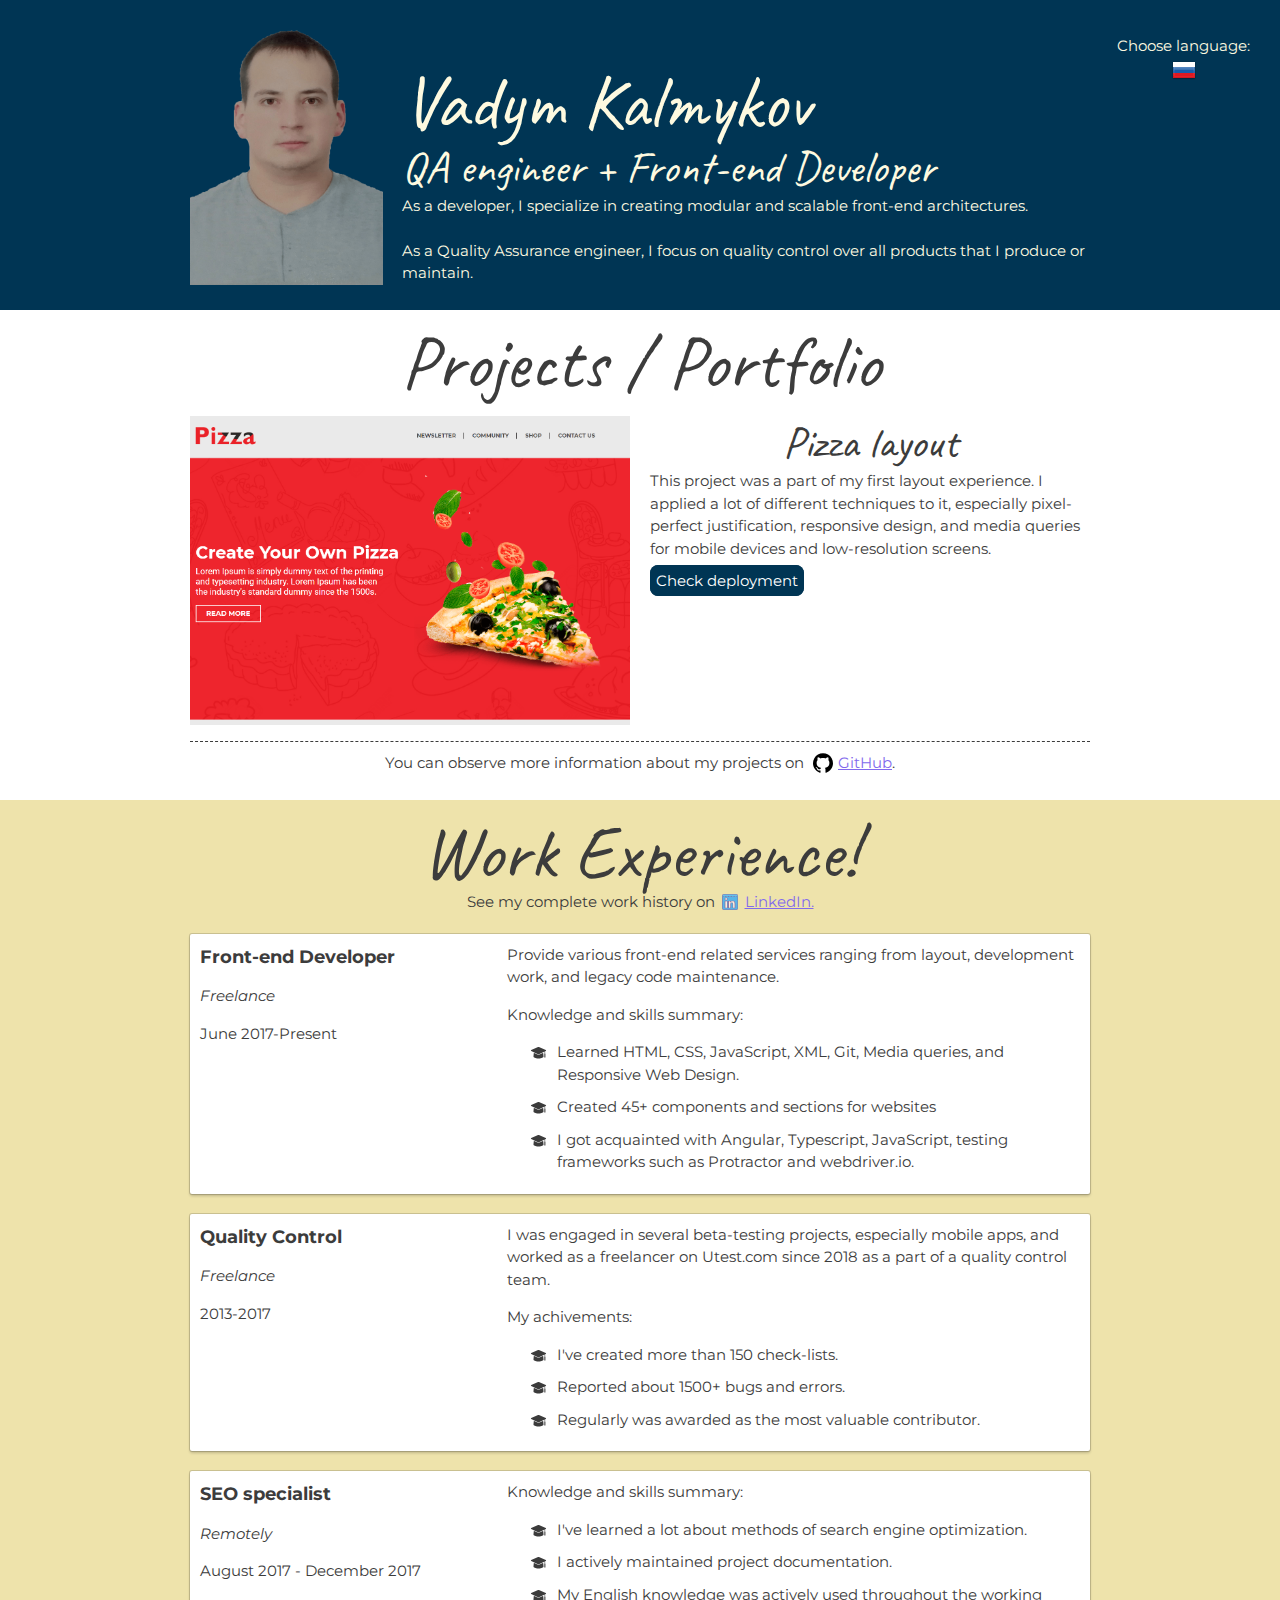
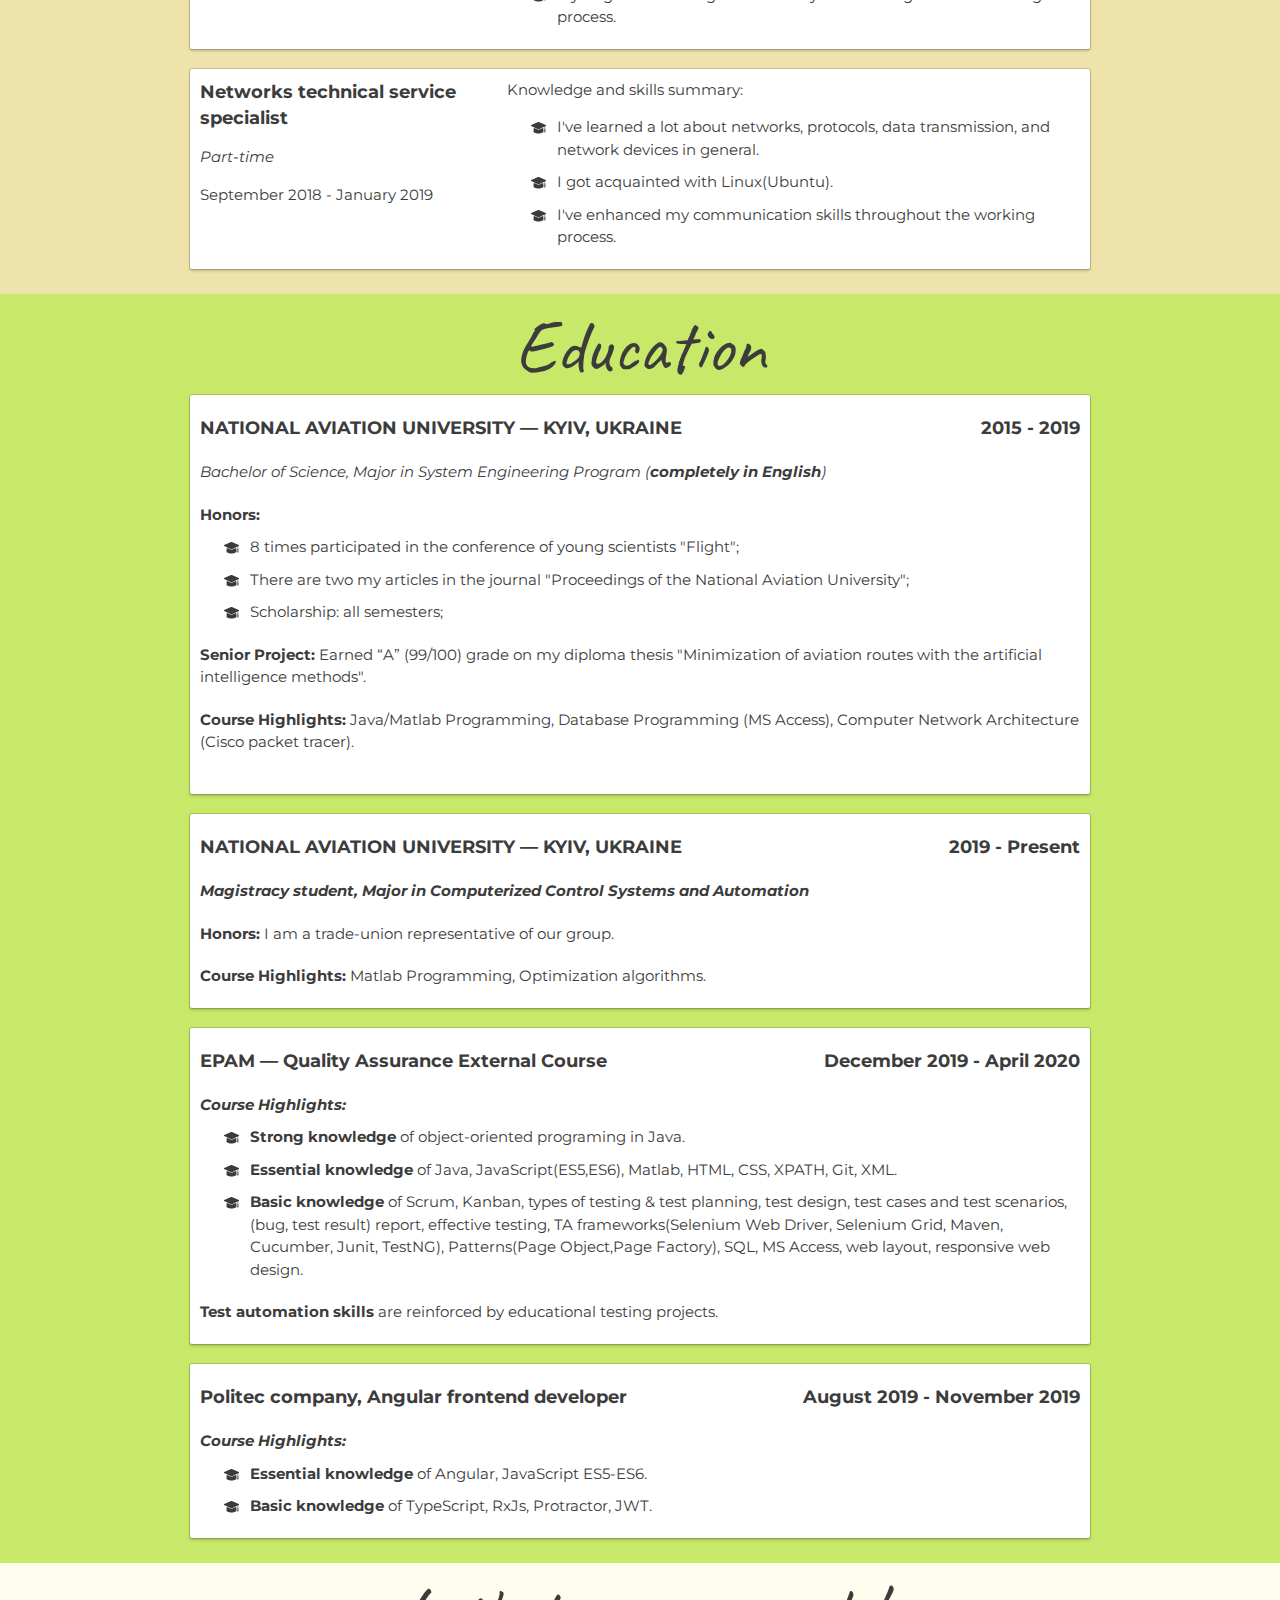
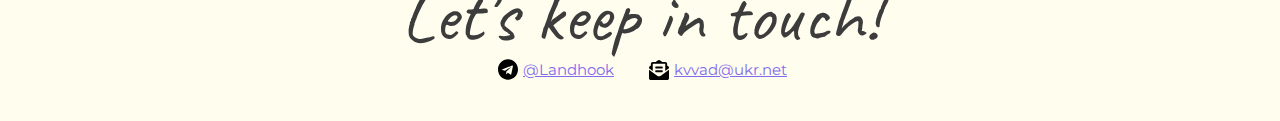
==== commit 8f1ebfcc: "final button appearance" ====
--- a/index.html
+++ b/index.html
@@ -34,13 +34,11 @@
                         <section class="project-item">
                             <div class="project-image">
                                 <img src="img/pizza-layout.png" id="pizza">
-                                <div class="div">
-                                    <a class="btn" href="https://groomwall.github.io/pizza_layout/">Check deployment</a>
-                                </div>
                             </div>
                             <div class="project-description">
                                 <h2>Pizza layout</h2>
                                 <p>This project was a part of my first layout experience. I applied a lot of different techniques to it, especially pixel-perfect justification, responsive design, and media queries for mobile devices and low-resolution screens.</p>
+                                <a class="btn" href="https://groomwall.github.io/pizza_layout/">Check deployment</a>
                             </div>
                         </section>
                         <p>You can observe more information about my projects on <a href="https://github.com/GroomWall/" class="hyperlink"><img class="logo" src="img/github.svg">GitHub</a>.</p>
--- a/styles.css
+++ b/styles.css
@@ -158,21 +158,19 @@
 }
 
 .portfolio .btn {
-    color: #EDFFD9;
+    color: #fff;
     border: 1px solid #003554;
     background: #003554;
     padding: 5px;
     text-decoration: none;
     border-radius: 8px;
     transition: color 0.5s, background 0.5s;
-    position: relative;
-    margin-top: 10px;
-    left: 33%;
 }
 
 .portfolio .btn:hover {
     background: none;
     color: #003554;
+    border: 1px solid #003554;
 }
 
 .project-item {
@@ -181,19 +179,20 @@
     grid-template-columns:1fr 1fr;
     grid-gap: 20px;
     border-bottom: 1px dashed #3C3C3C;
-    padding: 25px 0 20px 0;
+    padding: 25px 0 10px 0;
 }
 
 .project-item img {
     width: 100%;
-    margin-right: 10px;
+}
+
+.project-item h2 {
+    text-align: center;
+}
+
+.project-description p {
     margin-bottom: 10px;
 }
-
-.project-item h2 {
-    text-align: center;
-}
-
 /*-------------------------Work Experience------------------------------*/
 
 .work {
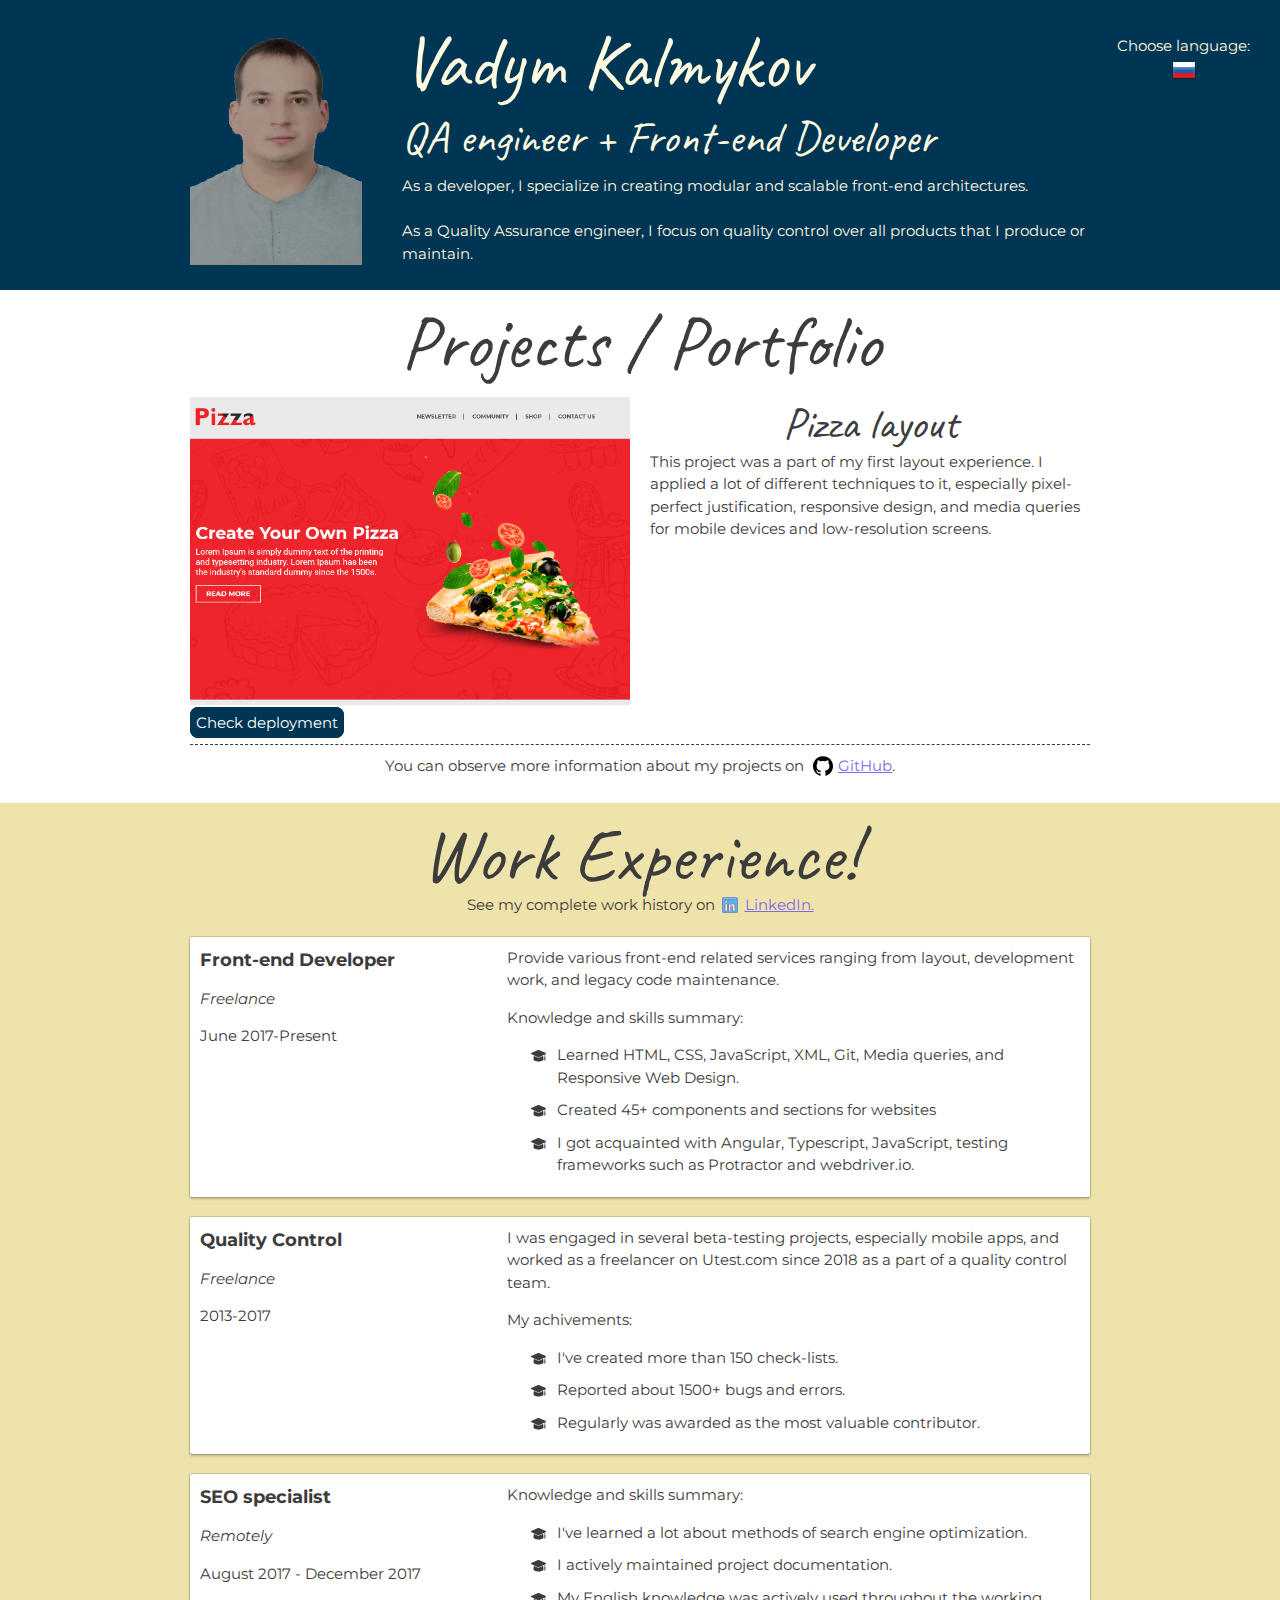
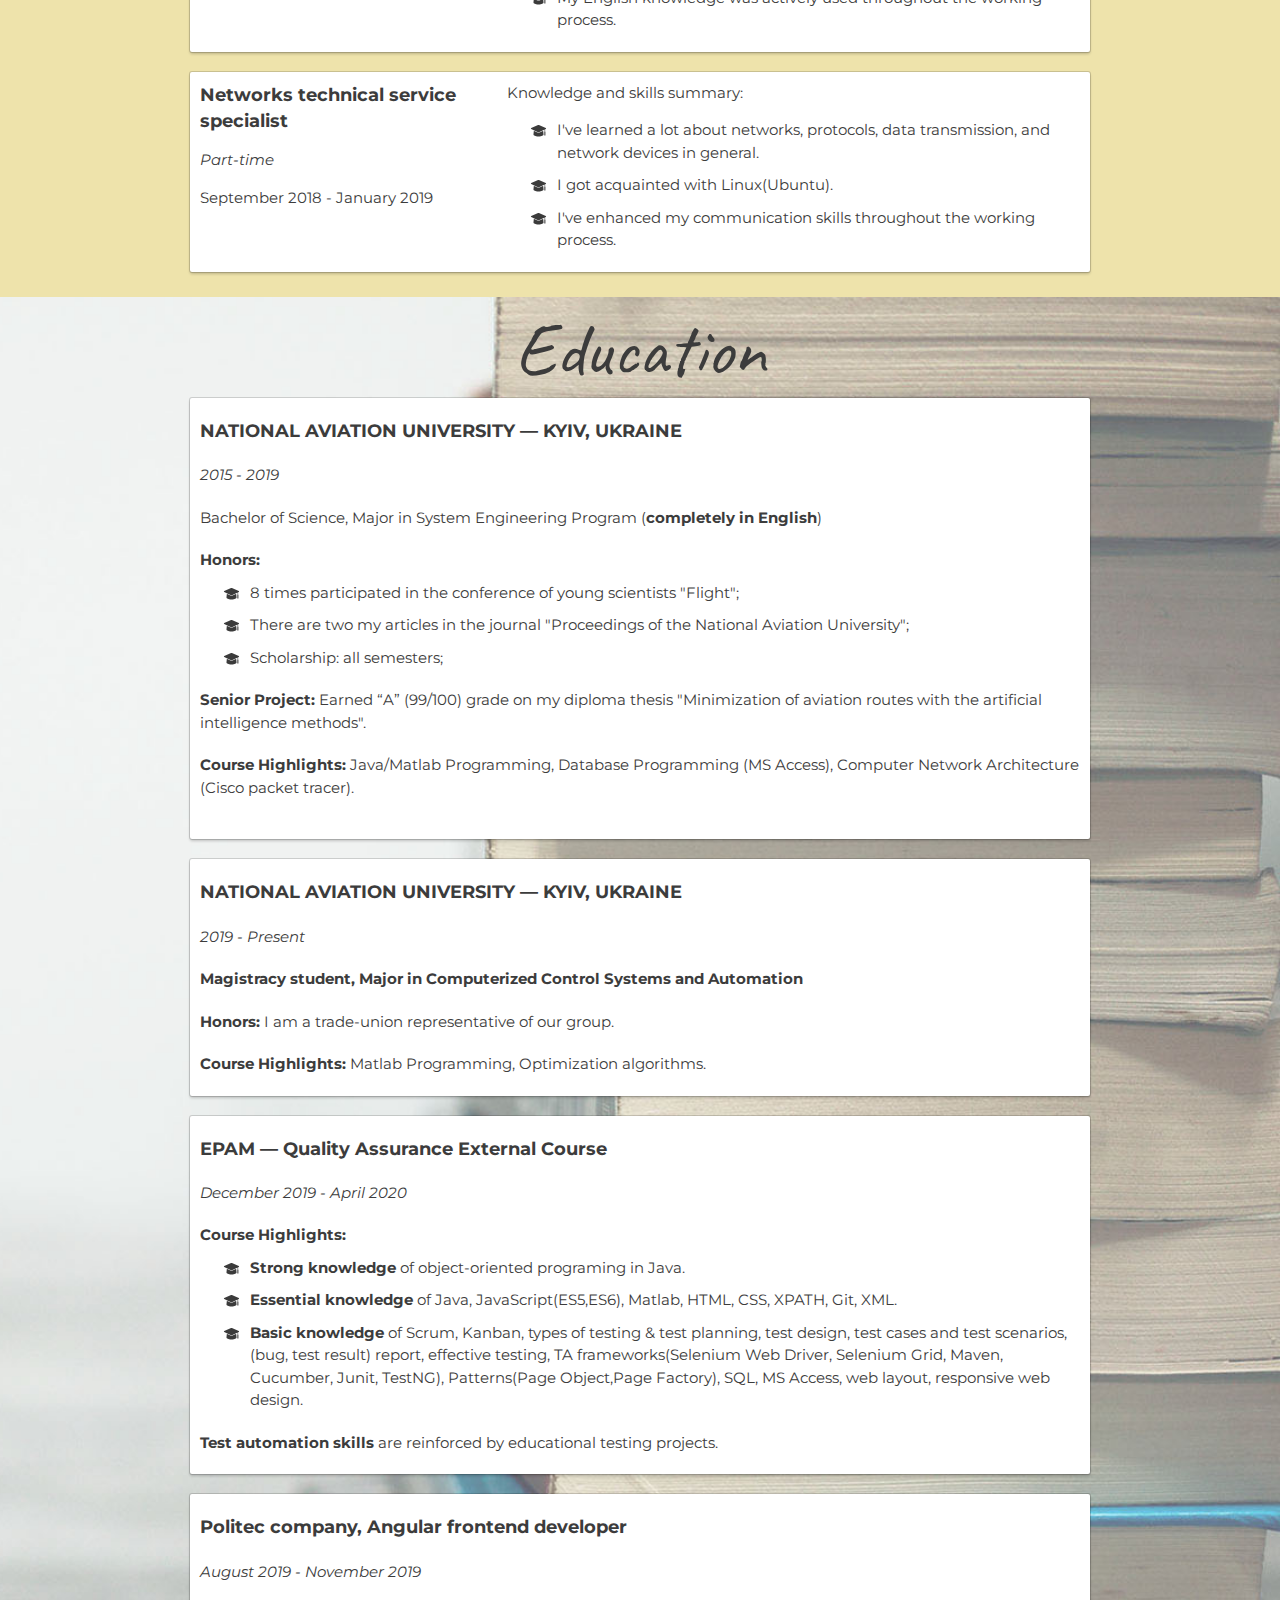
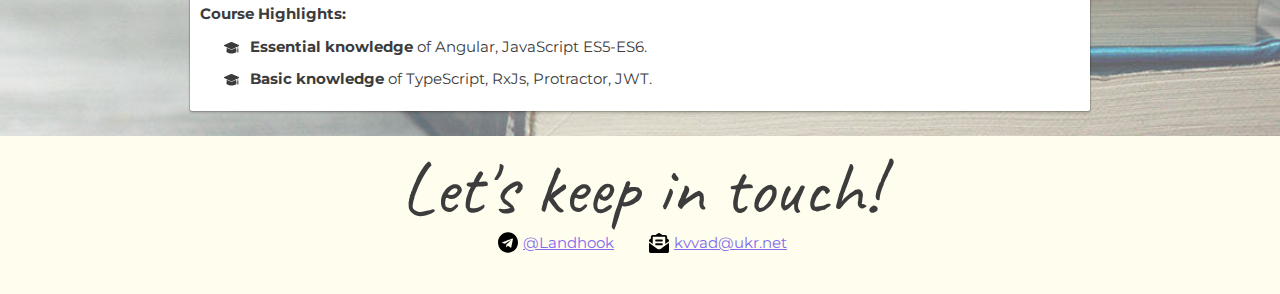
==== commit 172f8e7f: "mobile view added" ====
--- a/index.html
+++ b/index.html
@@ -3,6 +3,7 @@
 
 <head>
     <meta charset="UTF-8">
+    <meta name="viewport" content="width=device-width, initial-scale=1.0">
     <title>Vadym Kalmykov</title>
     <link href="https://fonts.googleapis.com/css?family=Caveat|Montserrat:400,600&display=swap" rel="stylesheet">
     <link rel="stylesheet" href="styles.css">
@@ -34,11 +35,11 @@
                         <section class="project-item">
                             <div class="project-image">
                                 <img src="img/pizza-layout.png" id="pizza">
+                                <a class="btn" href="https://groomwall.github.io/pizza_layout/">Check deployment</a>
                             </div>
                             <div class="project-description">
                                 <h2>Pizza layout</h2>
                                 <p>This project was a part of my first layout experience. I applied a lot of different techniques to it, especially pixel-perfect justification, responsive design, and media queries for mobile devices and low-resolution screens.</p>
-                                <a class="btn" href="https://groomwall.github.io/pizza_layout/">Check deployment</a>
                             </div>
                         </section>
                         <p>You can observe more information about my projects on <a href="https://github.com/GroomWall/" class="hyperlink"><img class="logo" src="img/github.svg">GitHub</a>.</p>
@@ -117,7 +118,8 @@
                     <div class="content-wrap">
                         <h1>Education</h1>
                         <section class="education-item shader">
-                            <h3>NATIONAL AVIATION UNIVERSITY — KYIV, UKRAINE <span>2015 - 2019</span></h3>
+                            <h3>NATIONAL AVIATION UNIVERSITY — KYIV, UKRAINE</h3>
+                            <p>2015 - 2019</p>
                             <p>Bachelor of Science, Major in System Engineering Program (<b>completely in English</b>)</p>
                             <p><b>Honors:</b> </p>
                             <ul>
@@ -132,13 +134,15 @@
                             </p>
                         </section>
                         <section class="education-item shader">
-                            <h3>NATIONAL AVIATION UNIVERSITY — KYIV, UKRAINE <span>2019 - Present</span></h3>
+                            <h3>NATIONAL AVIATION UNIVERSITY — KYIV, UKRAINE</h3>
+                            <p>2019 - Present</p>
                             <p><b>Magistracy student, Major in Computerized Control Systems and Automation</b></p>
                             <p><b>Honors:</b> I am a trade-union representative of our group.</p>
                             <p><b>Course Highlights:</b> Matlab Programming, Optimization algorithms.</p>
                         </section>
                         <section class="education-item shader">
-                            <h3>EPAM — Quality Assurance External Course <span>December 2019 - April 2020</span></h3>
+                            <h3>EPAM — Quality Assurance External Course</h3>
+                            <p>December 2019 - April 2020</p>
                             <p><b>Course Highlights:</b></p>
                             <ul>
                                 <li class="li-marker li-education"><b>Strong knowledge</b> of object-oriented programing in Java.</li>
@@ -150,7 +154,8 @@
                             <p><b>Test automation skills</b> are reinforced by educational testing projects.</p>
                         </section>
                         <section class="education-item shader">
-                            <h3>Politec company, Angular frontend developer <span>August 2019 - November 2019</span></h3>
+                            <h3>Politec company, Angular frontend developer</h3>
+                            <p>August 2019 - November 2019</p>
                             <p><b>Course Highlights:</b></p>
                             <ul>
                                 <li class="li-marker li-education"><b>Essential knowledge</b> of Angular, JavaScript ES5-ES6.</li>
--- a/styles.css
+++ b/styles.css
@@ -32,11 +32,6 @@
     line-height: 1.5;
 }
 
-h1 {
-    font-size: 5em;
-    line-height: 0.75;
-}
-
 h1,
 h2 {
     font-family: 'Caveat', cursive;
@@ -44,12 +39,15 @@
     margin: 0;
 }
 
+h1 {
+    font-size: 3em;
+}
+
 h2 {
-    font-size: 3em;
-    line-height: 1.2;
-}
-
-h3 + p {
+    font-size: 2em;
+}
+
+h3+p {
     font-style: italic;
 }
 
@@ -74,9 +72,10 @@
 }
 
 .content-wrap {
-    width: 900px;
+    max-width: 900px;
     margin: 0 auto;
     padding: 25px 0;
+    width: 85%;
 }
 
 .content-wrap h1 {
@@ -84,14 +83,10 @@
 }
 
 .content-wrap.content-header {
-    display: grid;
-    width: 900px;
-    grid-template-columns: 1fr 4fr;
-    column-gap: 40px;
-    align-items: end;
-}
-
-.content-wrap > p {
+    max-width: 900px;
+}
+
+.content-wrap>p {
     margin: 10px 0 0 0;
     text-align: center;
 }
@@ -105,18 +100,14 @@
     border-radius: 2px;
 }
 
-.li-marker {
-    margin-bottom: 10px;
-}
-
 .li-marker:before {
     background-image: url(img/grad-hat.svg);
-    background-size: 17px 17px;
+    background-size: 10px 10px;
     background-repeat: no-repeat;
     display: inline-block;
-    width: 17px;
-    height: 17px;
-    margin: 0 10px -5px -27px;
+    width: 10px;
+    height: 10px;
+    margin: 1px 10px 0px -21px;
     content: "";
 }
 
@@ -127,23 +118,29 @@
 }
 
 #profile-pic {
-    max-width: 112%;
+    /*    display: none;*/
+    float: left;
+    width: 100px;
 }
 
 header h1,
 header h2 {
-    padding: 10px 10px 0 0;
-}
-
-.header-wrap h1{
+    padding: 10px 10px 10px 0;
+}
+
+.header-wrap h1 {
     text-align: left;
 }
 
 .lang {
     position: absolute;
-    padding: 35px 30px 0 0;
+    padding: 20px 10px 0 0;
     right: 0;
     text-align: center;
+}
+
+.lang p {
+    font-size: 0.5em;
 }
 
 .flag {
@@ -174,10 +171,6 @@
 }
 
 .project-item {
-    overflow: hidden;
-    display: grid;
-    grid-template-columns:1fr 1fr;
-    grid-gap: 20px;
     border-bottom: 1px dashed #3C3C3C;
     padding: 25px 0 10px 0;
 }
@@ -193,6 +186,7 @@
 .project-description p {
     margin-bottom: 10px;
 }
+
 /*-------------------------Work Experience------------------------------*/
 
 .work {
@@ -207,12 +201,6 @@
     margin-bottom: 15px;
 }
 
-.work-section {
-    display: grid;
-    grid-template-columns: 1fr 2fr;
-    column-gap: 20px;
-}
-
 .work-section p {
     margin-bottom: 15px;
 }
@@ -223,7 +211,10 @@
 
 /*-------------------------Education------------------------------*/
 .education {
-    background: #C7E868;
+    background: #B9F978;
+    background-image: url(img/education.jpg);
+    background-size: cover;
+    background-position: top right;
 }
 
 .li-education {
@@ -236,7 +227,7 @@
 
 .education-item p,
 .education-item h3 {
-    padding: 10px 0;
+    padding: 3px 0;
 }
 
 .education-item span {
@@ -268,6 +259,186 @@
 }
 
 .link {
+    font-size: 0.7em;
     padding: 15px;
     display: inline-block;
+}
+
+/*------------------Responsive----------------*/
+@media screen and (min-width: 750px) {
+    footer {
+        text-align: center;
+    }
+
+    p {
+        font-size: 15px;
+    }
+
+    h1 {
+        font-size: 5em;
+        line-height: 0.75;
+    }
+
+    h2 {
+        font-size: 3em;
+        line-height: 1.2;
+    }
+
+    .lang {
+        position: absolute;
+        padding: 35px 30px 0 0;
+        right: 0;
+        text-align: center;
+    }
+
+    .lang p {
+        font-size: 1em;
+    }
+
+    .project-item {
+        overflow: hidden;
+        display: grid;
+        grid-template-columns: 1fr 1fr;
+        grid-gap: 20px;
+    }
+
+    .work-section {
+        display: grid;
+        grid-template-columns: 1fr 2fr;
+        column-gap: 20px;
+    }
+
+    .education-item p,
+    .education-item h3 {
+        padding: 10px 0;
+    }
+
+    .content-wrap.content-header {
+        display: grid;
+        grid-template-columns: 1fr 4fr;
+        column-gap: 40px;
+        align-items: end;
+    }
+
+    .link {
+        font-size: 1em;
+    }
+
+    .li-marker {
+        margin-bottom: 10px;
+    }
+
+    .li-marker:before {
+        background-image: url(img/grad-hat.svg);
+        background-size: 17px 17px;
+        background-repeat: no-repeat;
+        display: inline-block;
+        width: 17px;
+        height: 17px;
+        margin: 0 10px -5px -27px;
+        content: "";
+    }
+
+    #profile-pic {
+        width: 100%;
+    }
+}
+
+@media screen and (max-width: 1000px) {
+    h1 {
+        font-size: 4em;
+    }
+
+    h2 {
+        font-size: 2em;
+    }
+
+    #profile-pic {
+        float: left;
+        max-width: 100%;
+        margin-right: 10px;
+    }
+
+    header h1,
+    header h2 {
+        padding: 0px 10px 10px 0;
+    }
+
+    .content-wrap.content-header {
+        grid-template-columns: 1.1fr 4fr;
+        grid-gap: 10px;
+    }
+}
+
+@media screen and (max-width: 560px) {
+    h1 {
+        font-size: 2.2em;
+    }
+
+    h2 {
+        font-size: 1.8em;
+    }
+
+    .header-wrap p {
+        font-size: 1em;
+        padding-top: 30px;
+    }
+}
+
+@media screen and (max-width: 520px) {
+    .header-wrap p {
+        padding-top: 0px;
+    }
+
+    .lang {
+        position: absolute;
+        padding: 5px 10px 0 0;
+        right: 0;
+        text-align: center;
+    }
+
+    .lang p {
+        font-size: 0.5em;
+    }
+
+    .flag {
+        padding: 0px;
+    }
+}
+
+@media screen and (max-width: 370px) {
+
+    header h1,
+    header h2 {
+        padding: 14px 10px 10px 0;
+    }
+}
+
+@media screen and (max-width: 300px) {
+    h1 {
+        font-size: 1.7em;
+    }
+
+    h2 {
+        font-size: 1.2em;
+    }
+
+    h3 {
+        font-size: 0.8em;
+    }
+
+    p,
+    li {
+        font-size: 0.5em;
+    }
+
+    .logo {
+        width: 10px;
+        height: 10px;
+        margin-bottom: -3px;
+    }
+
+    footer .logo {
+        margin-bottom: -4px;
+    }
 }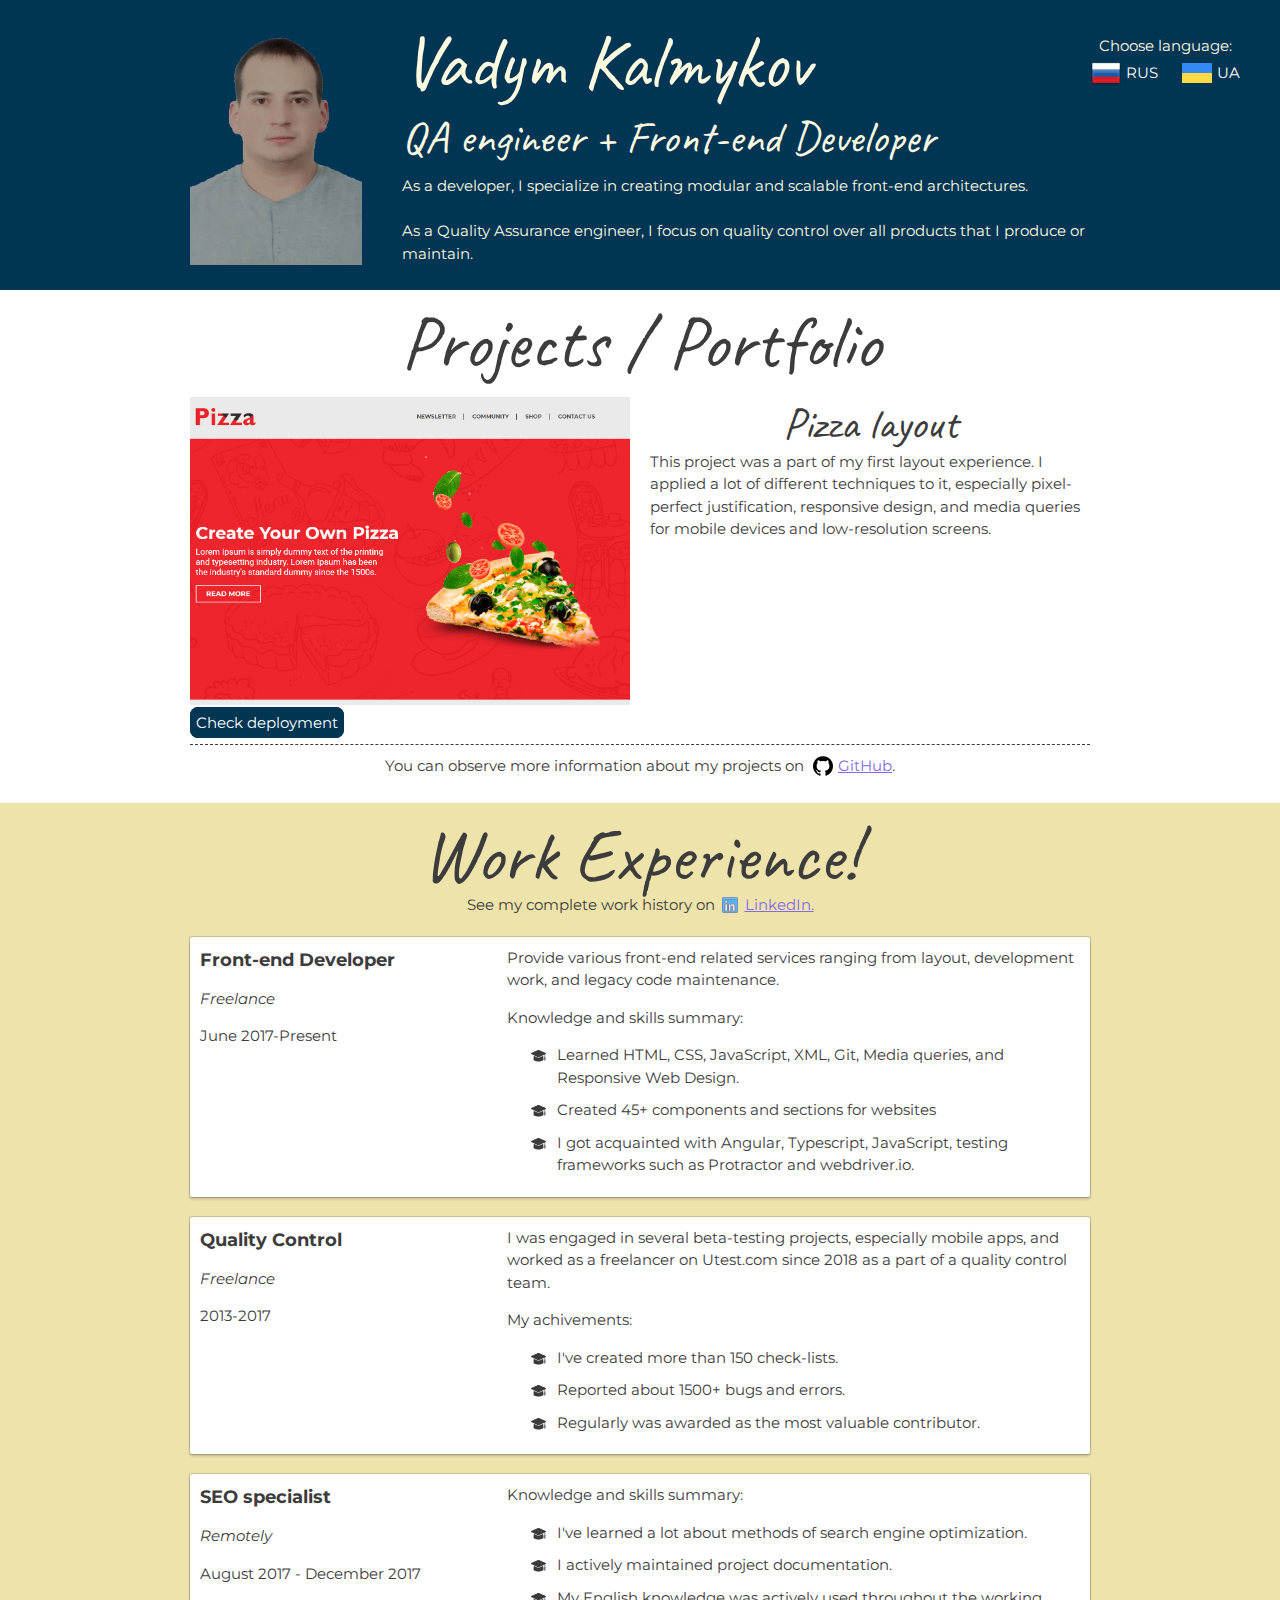
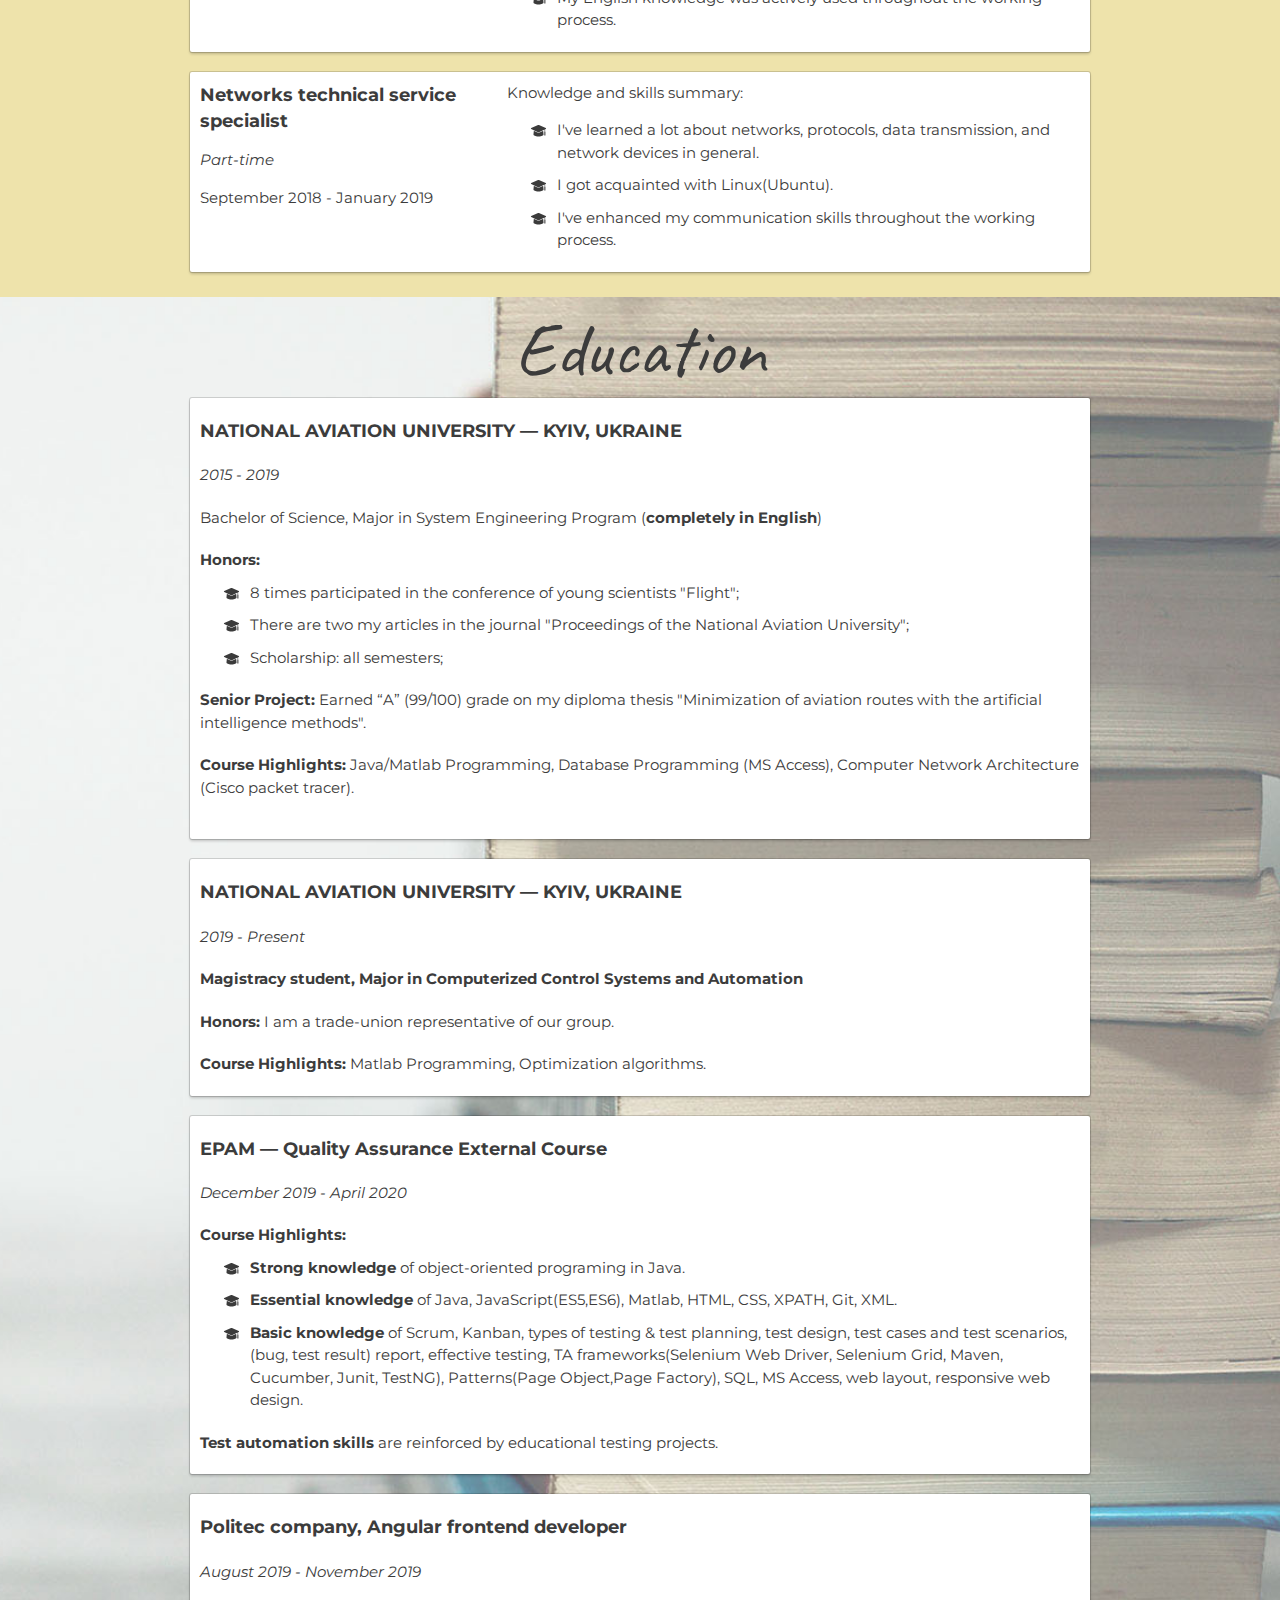
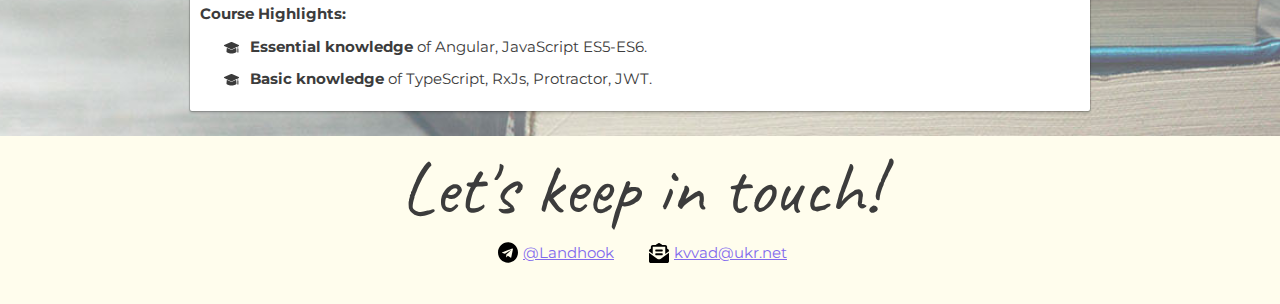
==== commit f7fd9317: "Ukrainian localization added" ====
--- a/index.html
+++ b/index.html
@@ -17,7 +17,8 @@
                 <header>
                     <div class="lang">
                         <p>Choose language:</p>
-                        <a href="ru/ru.html" class="flag"><img src="img/rus.png" alt="Russian"></a>
+                        <a href="ru/ru.html" class="flag"><img src="img/rus.png" alt="Russian">RUS</a>
+                        <a href="ru/ru.html" class="flag"><img src="img/ukraine.svg" alt="Ukraine">UA</a>
                     </div>
                     <div class="content-wrap content-header">
                         <img src="img/kalmykov.png" id="profile-pic">
--- a/styles.css
+++ b/styles.css
@@ -140,14 +140,22 @@
 }
 
 .lang p {
-    font-size: 0.5em;
+    font-size: 1em;
 }
 
 .flag {
-    padding: 40px;
-}
-
-
+    padding: 10px;
+    width: 20px;
+    color: white;
+    text-decoration: none;
+}
+
+.flag img {
+    display: inline-block;
+    margin-bottom: -10px;
+    margin-right: 5px;
+    width: 30px;
+}
 
 /*-------------------------Projects------------------------------*/
 .portfolio {
@@ -242,6 +250,7 @@
 
 .contacts h1 {
     color: #3C3C3C;
+    padding-bottom: 10px;
 }
 
 .logo {
@@ -289,10 +298,6 @@
         padding: 35px 30px 0 0;
         right: 0;
         text-align: center;
-    }
-
-    .lang p {
-        font-size: 1em;
     }
 
     .project-item {
@@ -370,6 +375,24 @@
     }
 }
 
+@media screen and (max-width: 670px) {
+
+    .lang p,
+    .lang a {
+        display: block;
+        font-size: 0.5em;
+    }
+
+    .flag img {
+        width: 15px;
+        margin-bottom: -4px;
+    }
+
+    .flag {
+        width: 40px;
+    }
+}
+
 @media screen and (max-width: 560px) {
     h1 {
         font-size: 2.2em;
@@ -402,7 +425,8 @@
     }
 
     .flag {
-        padding: 0px;
+        float:right;
+        padding: 5px;
     }
 }
 
@@ -410,11 +434,26 @@
 
     header h1,
     header h2 {
-        padding: 14px 10px 10px 0;
-    }
-}
-
-@media screen and (max-width: 300px) {
+        padding: 20px 10px 5px 0;
+    }
+
+    h1 {
+        font-size: 1.8em;
+    }
+
+    h2 {
+        font-size: 1.3em;
+    }
+
+}
+
+@media screen and (max-width: 330px) {
+
+    header h1,
+    header h2 {
+        padding: 20px 10px 10px 0;
+    }
+
     h1 {
         font-size: 1.7em;
     }
@@ -441,4 +480,18 @@
     footer .logo {
         margin-bottom: -4px;
     }
+}
+
+@media screen and (max-width: 305px) {
+    .header-wrap p {
+        padding-top: 0;
+    }
+
+    .header-wrap h1 {
+        margin-bottom: -20px;
+    }
+
+    .header-wrap h2 {
+        padding-top: 50px;
+    }
 }